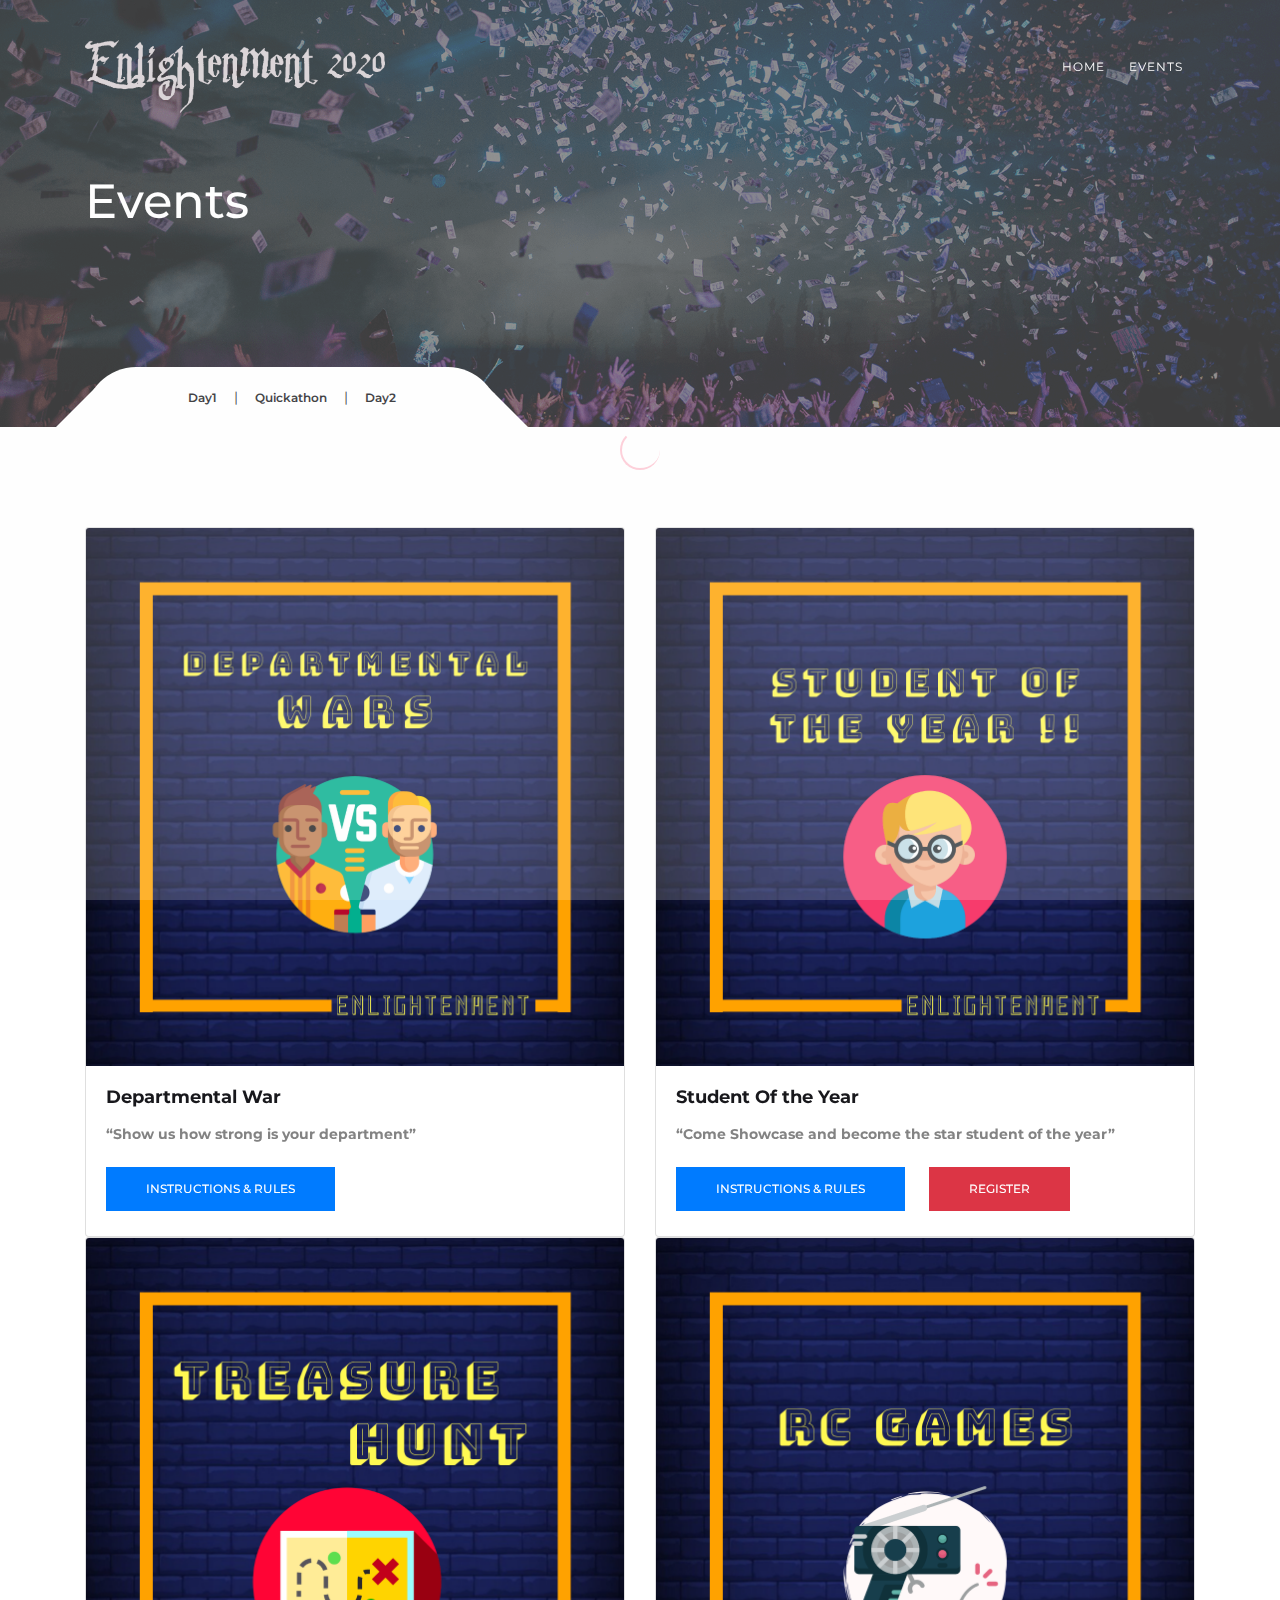
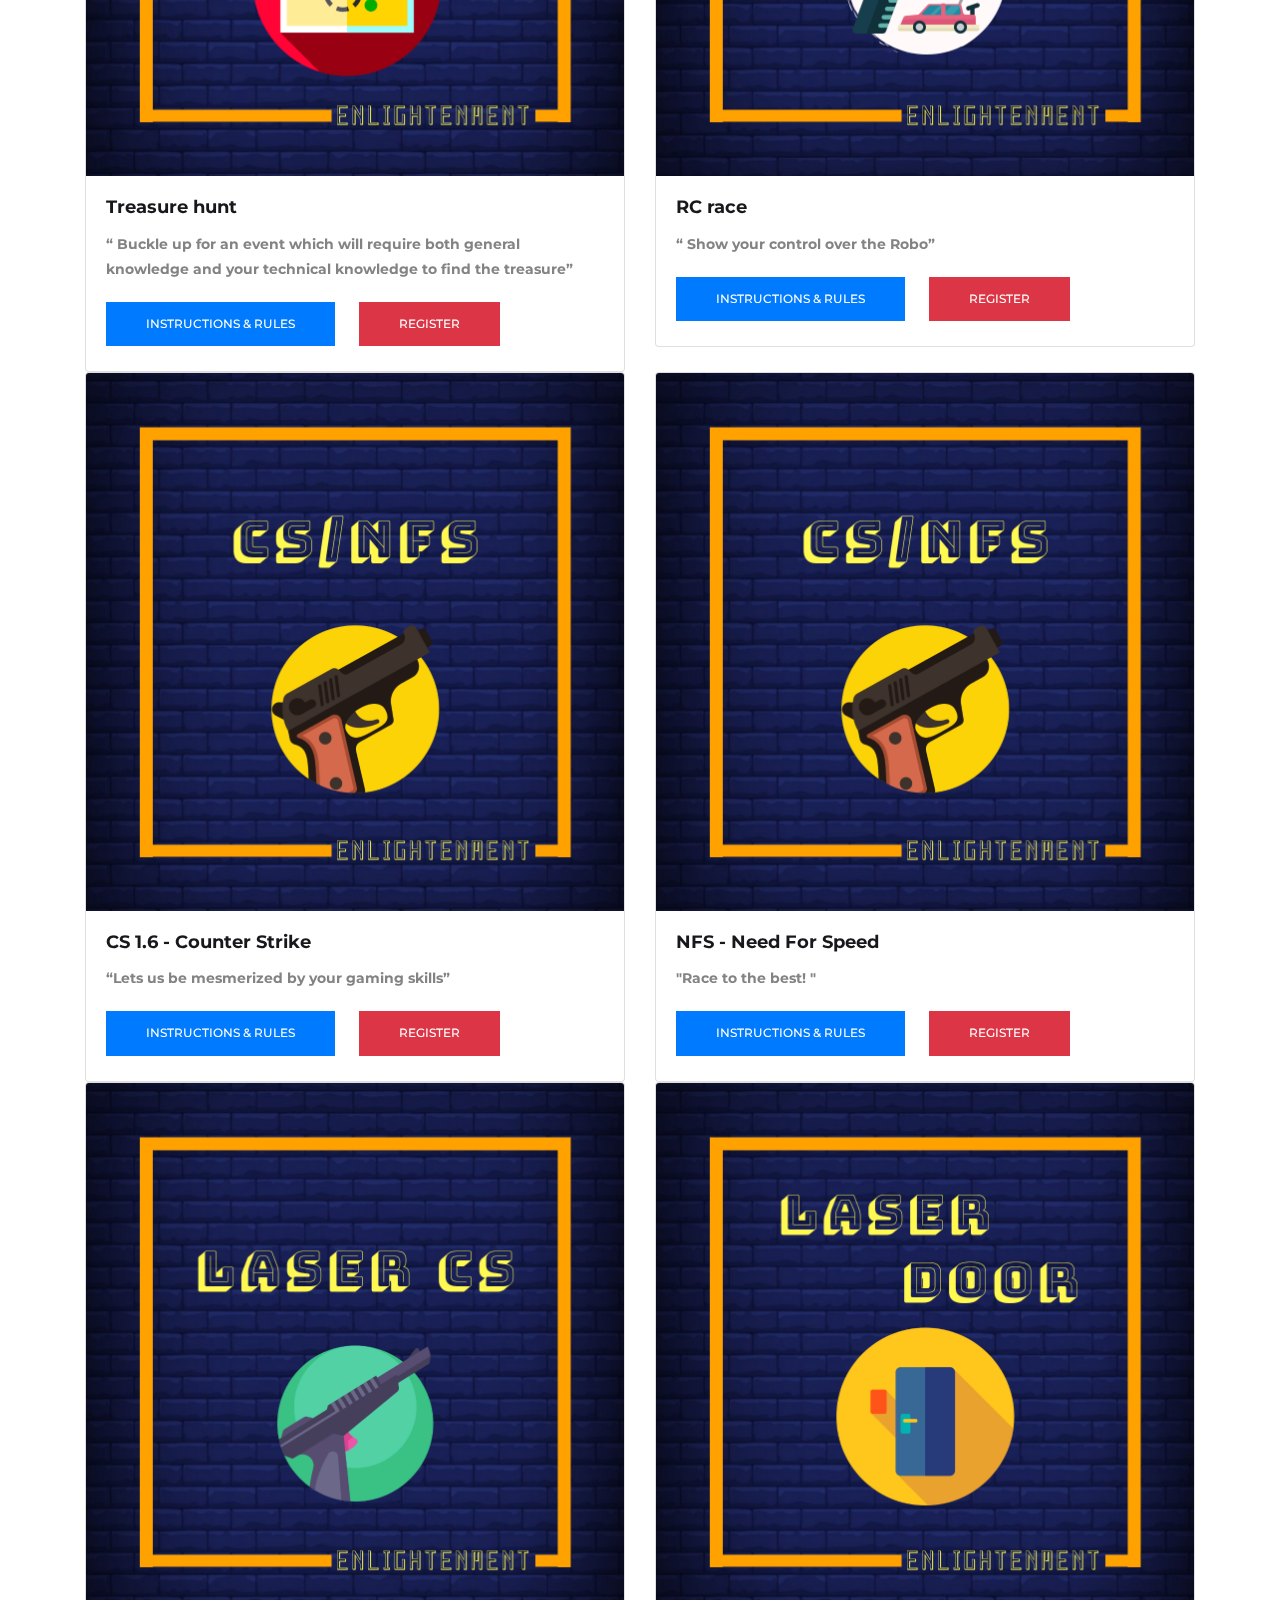
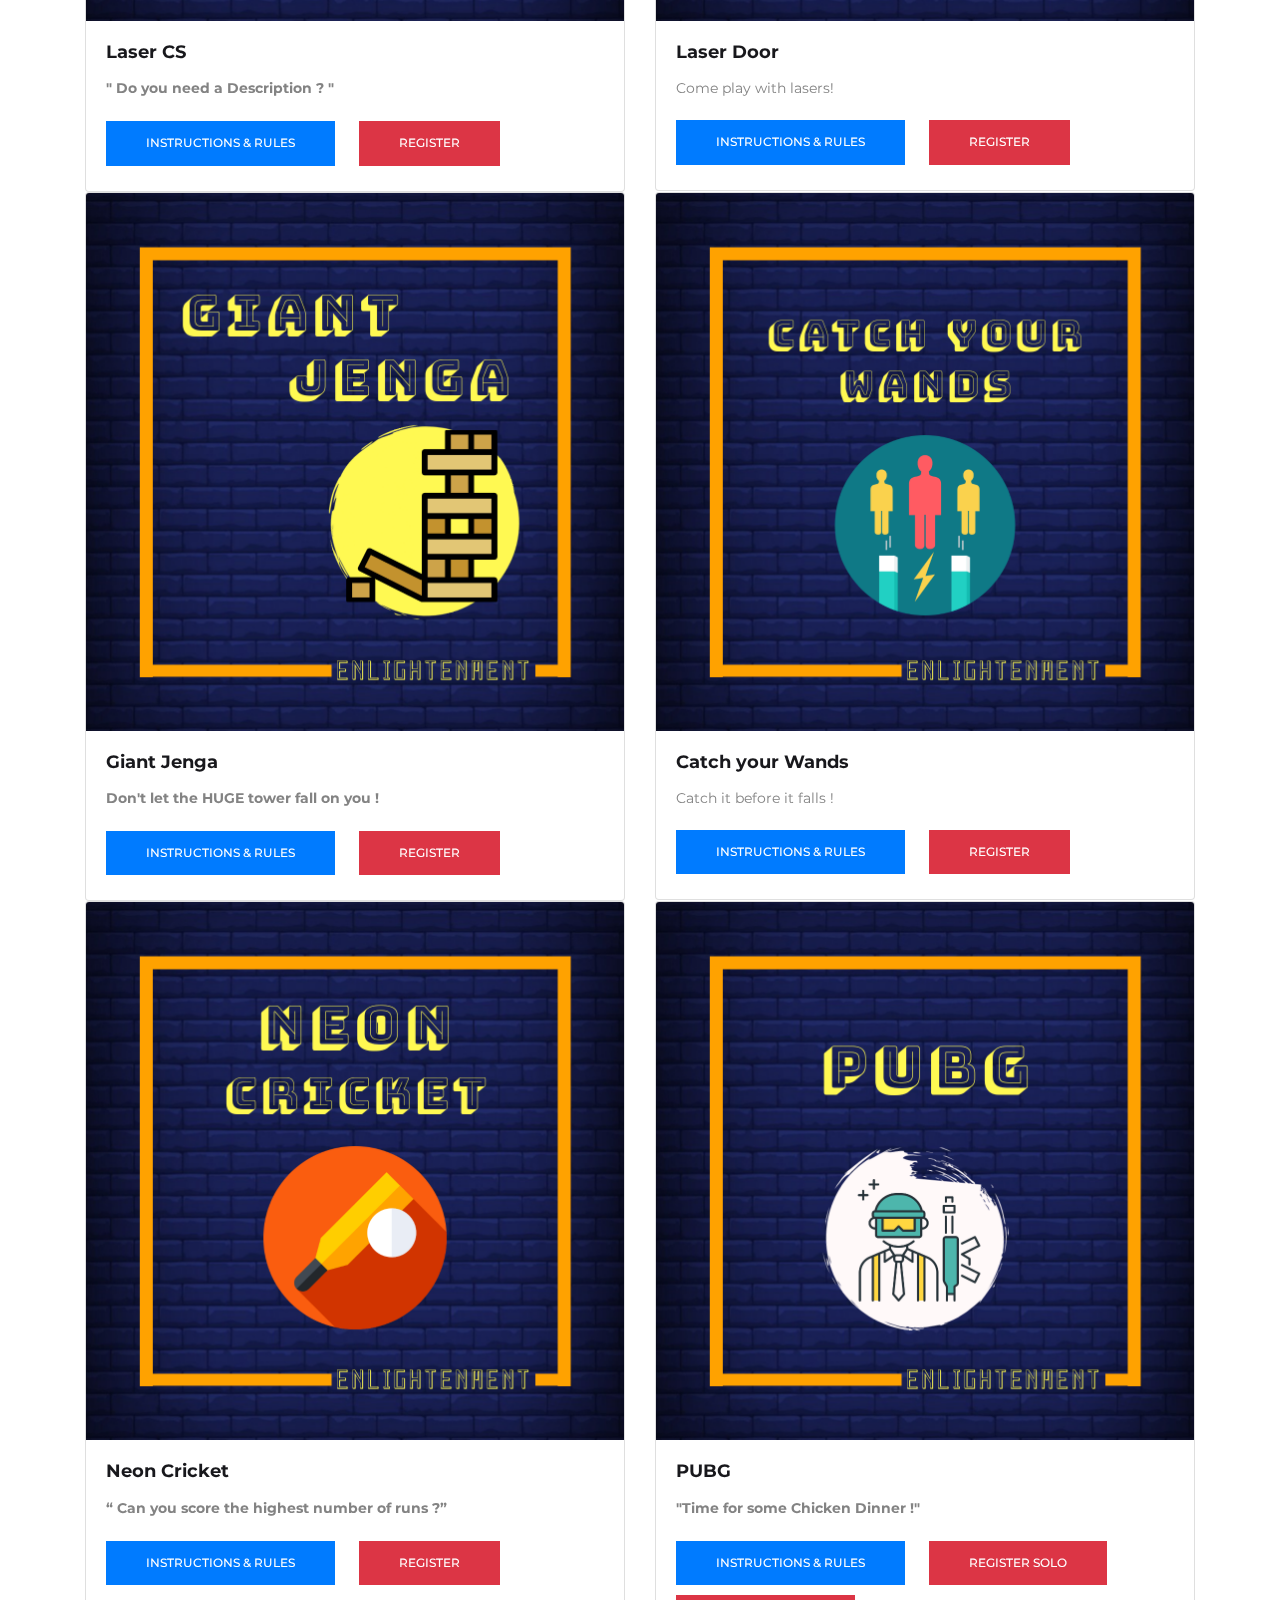
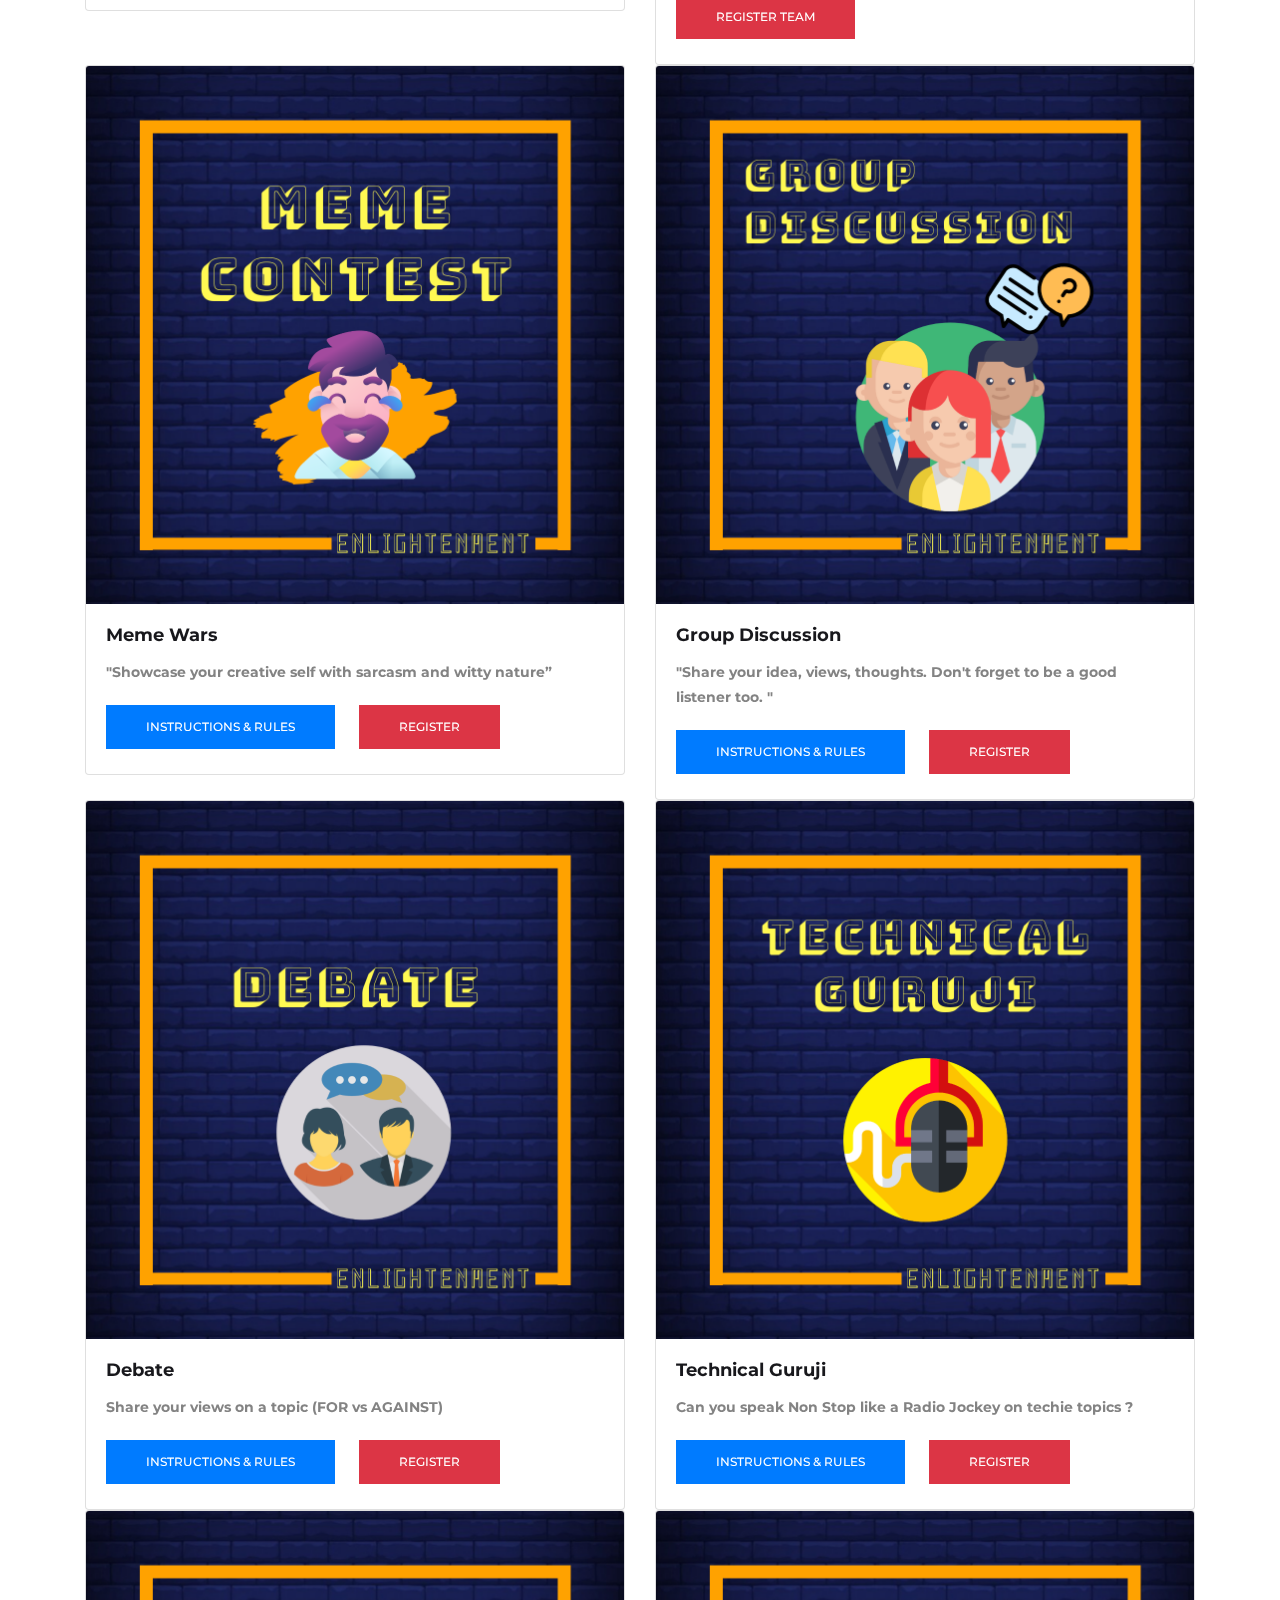
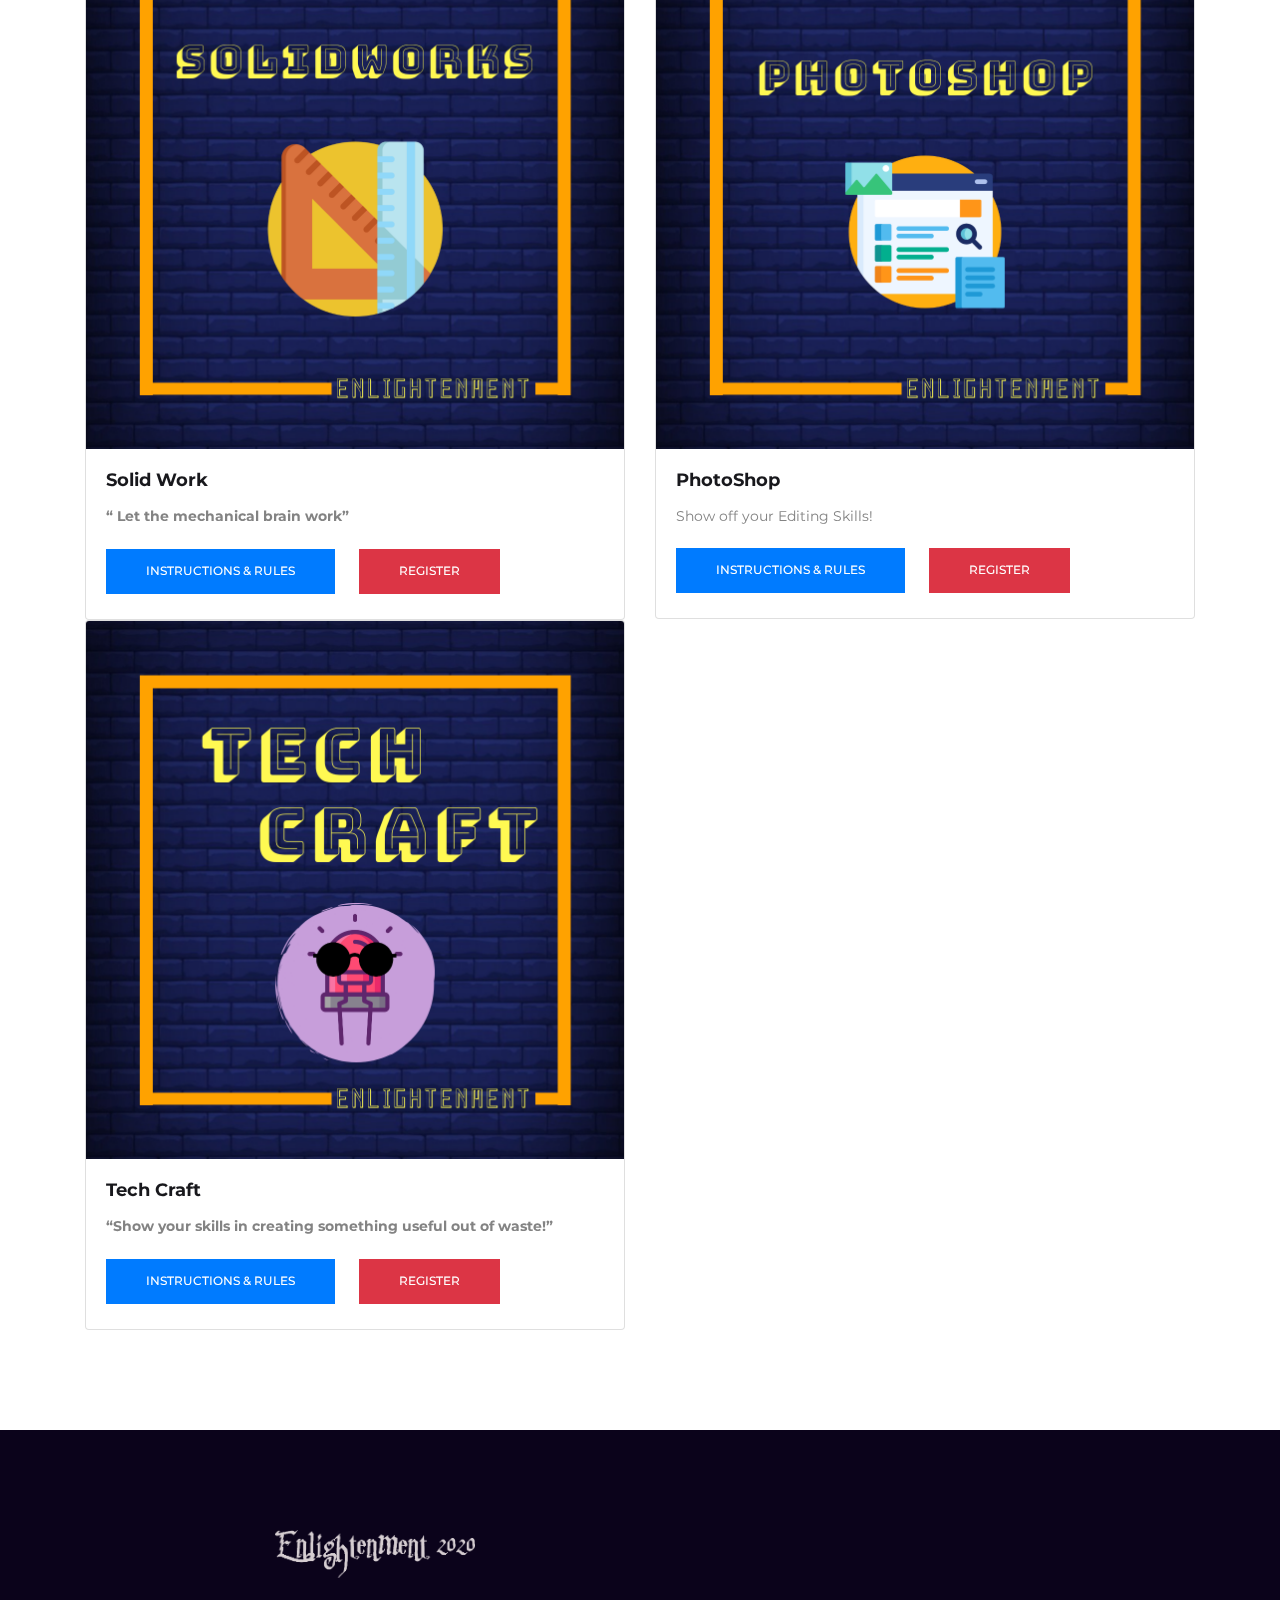
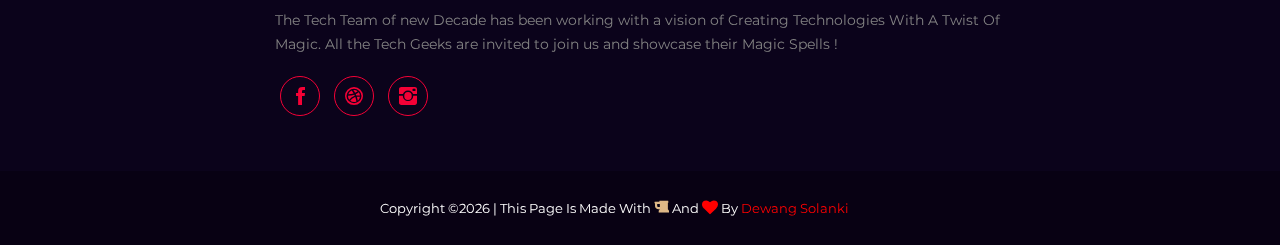
==== events2.html @ 1b6c27f6 "Init commit" ====
<!DOCTYPE html>
<html lang="en">
<head>
    <!-- ========== Meta Tags ========== -->
    <meta charset="UTF-8">
    <meta name="description" content="Evento -Event Html Template">
    <meta name="keywords" content="Evento , Event , Html, Template">
    <meta name="author" content="ColorLib">
    <meta name="viewport" content="width=device-width, initial-scale=1, maximum-scale=1">
    <!-- ========== Title ========== -->
    <title> Evento - Event Html Template</title>
    <!-- ========== Favicon Ico ========== -->
    <!--<link rel="icon" href="fav.ico">-->
    <!-- ========== STYLESHEETS ========== -->
    <!-- Bootstrap CSS -->
    <link href="assets/css/bootstrap.min.css" rel="stylesheet">
    <!-- Fonts Icon CSS -->
    <link href="assets/css/font-awesome.min.css" rel="stylesheet">
    <link href="assets/css/et-line.css" rel="stylesheet">
    <link href="assets/css/ionicons.min.css" rel="stylesheet">
    <!-- Carousel CSS -->
    <link href="assets/css/owl.carousel.min.css" rel="stylesheet">
    <link href="assets/css/owl.theme.default.min.css" rel="stylesheet">
    <!-- Animate CSS -->
    <link rel="stylesheet" href="assets/css/animate.min.css">
    <!-- Custom styles for this template -->
    <link href="assets/css/main.css" rel="stylesheet">
</head>
<body>
<div class="loader">
    <div class="loader-outter"></div>
    <div class="loader-inner"></div>
</div>

<!--header start here -->
<header class="header navbar fixed-top navbar-expand-md">
    <div class="container">
        <a class="navbar-brand logo" href="./index.html">
            <img src="assets/img/tech-logo2.png" alt="Evento"/>
        </a>
        <button class="navbar-toggler" type="button" data-toggle="collapse" data-target="#headernav" aria-expanded="false" aria-label="Toggle navigation">
            <span class="lnr lnr-text-align-right"></span>
        </button>
        <div class="collapse navbar-collapse flex-sm-row-reverse" id="headernav">
            <ul class=" nav navbar-nav menu">
                <li class="nav-item">
                    <a class="nav-link active" href="./index.html">Home</a>
                </li>
                <li class="nav-item">
                    <a class="nav-link " href="./events.html">Events</a>
                </li>
            </ul>
        </div>
    </div>
</header>
<!--header end here-->

<!--page title section-->
<section class="inner_cover parallax-window" data-parallax="scroll" data-image-src="assets/img/bg/bg-img.png">
    <div class="overlay_dark"></div>
    <div class="container">
        <div class="row justify-content-center align-items-center">
            <div class="col-12">
                <div class="inner_cover_content">
                    <h3>
                       Events
                    </h3>
                </div>
            </div>
        </div>

        <div class="breadcrumbs">
            <ul>
                <li><a href="./events.html">Day1</a>  |   </li>
                <li><a href="./quickathon.html">Quickathon</a> |   </li>
                <li><a href="./events2.html">Day2</a>   </li>
            </ul>
        </div>
    </div>
</section>
<!--page title section end-->


<!--events section -->
<section class="pt100 pb100">
    <div class="container">



<div class="row">


    
    <div class="col-md-6">
        <div class="card">
            <img src="./assets/img/photos/department.png" class="card-img-top" alt="...">
            <div class="card-body">
              <h5 class="card-title">Departmental War</h5>
              <strong class="card-text">“Show us how strong is your department”</strong>
            </div>
            

        <!-- Toggle Information     -->
            <p>
                <button class="btn btn-primary" type="button" data-toggle="collapse" data-target="#collapse" aria-expanded="false" aria-controls="collapseExample">
                    Instructions & Rules
                </button>

            


              </p>
              <div class="collapse" id="collapse">
                <div class="card card-body">
                    Date: 29 feb <br/>
                    Time:4.00 pm to 5.00 pm   <br/>
                    Venue: 113  <br/>
                    Introduction:  <br/>
                    Game is divided into 3 major rounds.  <br/>
                     
                    For 1st round:   <br/>
                    QnA round  <br/>
                    
                    Where players from each department form up a team of 5 players n enter a rapid fire round where each team is served with a question on our theme that is HOGWARTS and at the end each team will be awarded with points according to correct answere given.  <br/>
                    
                    2nd round:  <br/>
                    Technical round  <br/>
                    
                    Where teams are served with a technical topic on which they have to debate PEACEFULLY n as we have judges over this round, so the one with  maximum points n tackels over each views wins n is headed with points.   <br/>
                    
                    3rd round:  <br/>
                    Talent show  <br/>
                    In this round , 1 member from each team will showcase his talent on stage and judges will award points to each performer accordingly.   <br/>
                    Team with maximum points bags the house cup  <br/>
                    
                    Rules:  <br/>
                    •Abusing n malpractices strictly prohibited.  <br/>
                    • Event is supervised under judges so teams have to maintain the decorum of this event.  <br/>
                    •use of internet or asking for anwers is strictly prohibited n can turn up into direct elimination.  <br/>
                    •Try not to make Debates much harsh n not much personal to any candidate.  <br/>
                    • If found doing any appropriate thing can be eliminated from the event giving the opponent team a direct entry to the next round.  <br/>  <br/>
                    
                    PARTICIPATION CRITERIA:  <br/>
                    •Each branch/year to have their own team of 5  player in it.  <br/>
                    •Same branches can not be put in against with each other.  <br/>  <br/>
                    
                    
                    Entry Fees: Free!  <br/>
                    Cash Prize: |House Cup|  <br/>
                    Coordinators: Amey Deshumkh: 9022525001  <br/>
                                             Adarsh Patil: 9773074299  <br/>
                                            
                                    </div>
              </div>
        <!-- Toggle information ends       -->


          </div>
    </div>





    
   
    <div class="col-md-6">
        <div class="card">
            <img src="./assets/img/photos/soty.png" class="card-img-top" alt="...">
            <div class="card-body">
              <h5 class="card-title">Student Of the Year</h5>
              <strong class="card-text"> “Come Showcase and become the star student of the year”</strong>
            </div>
            

        <!-- Toggle Information     -->
            <p>
                <button class="btn btn-primary" type="button" data-toggle="collapse" data-target="#collapse1" aria-expanded="false" aria-controls="collapseExample">
                    Instructions & Rules
                </button>

                <a class="btn btn-danger" href="https://docs.google.com/forms/d/e/1FAIpQLSePPdZkUqd3XuT5LfuBjpuEhR9VRXTcsEuAfSc14y5a7jVIzA/viewform" role="button" aria-expanded="false" aria-controls="collapseExample">
                    Register
                </a>

              </p>
              <div class="collapse" id="collapse1">
                <div class="card card-body">
                    Date: 28 feb & 29 feb <br/>
                    Time: 1.00 pm to 3.00 pm, 3.00 pm to 4.00 pm <br/>
                    Venue: 113        <br/>
                    Rules:       <br/>
                    The event will be divided in 3 stage :  <br/>
                    1. General Aptitude test-  <br/>
                            An aptitude test will be conducted and highest scorers will move to next stage. <br/>
                    2. Fitness test-   <br/>
                             Skipping   : 200 <br/>
                                  Squats      : 50 <br/>
                        The scoring will be done according to time. The ones who finishes first will be qualified the next stage.  <br/>
                    3. Talent show- <br/>
                             In this stage you can showcase your talent. You will be judged based on your performance.  <br/>
                             And the winner will be Student of the Year.  <br/>
                    4. Solo participation.  <br/>
                    5. Use of mobile, digital watches etc are prohibited during aptitude test.  <br/>
                    6. Decision of judges will be final. <br/>
                    
                    Entry Fees: 50rs <br/>
                    Cash Prize: Boy : 500rs <br/>
                                        Girl: 500rs <br/>
                    Coordinators: Anushaka Maskar: 9967341638.
                                    </div>
              </div>
        <!-- Toggle information ends       -->


          </div>
    </div>








    <div class="col-md-6">
        <div class="card">
            <img src="./assets/img/photos/treasure-hunt.png" class="card-img-top" alt="...">
            <div class="card-body">
              <h5 class="card-title">Treasure hunt</h5>
              <strong class="card-text">“ Buckle up for an event which will require both general knowledge and your technical knowledge to find the treasure”</strong>
            </div>
            

        <!-- Toggle Information  -->
            <p>
                <button class="btn btn-primary" type="button" data-toggle="collapse" data-target="#collapse2" aria-expanded="false" aria-controls="collapseExample">
                    Instructions & Rules
                </button>

                <a class="btn btn-danger" href="https://docs.google.com/forms/d/e/1FAIpQLSe9HQ5P5cXOoC6G3Isjb_nRj590qxUuLj2ZcBcK5fglyARsbA/viewform" role="button" aria-expanded="false" aria-controls="collapseExample">
                    Register
                </a>

              </p>
              <div class="collapse" id="collapse2">
                <div class="card card-body">
                    Date: 29 feb <br/>
                    Time: 03.00 pm to 05.00 pm </br>
                    Venue: 613 </br> </br>
                    
                    Rules: </br>
                    1) Team of 4 members is required </br>
                    2)Team should be together till end of them game. No splitting up and playing is allowed. </br>
                    3) Team should solve one clue at a time. And hiding the clue of other team will be disqualified immediately. </br>
                    4)Usage of lift and phones are prohibited. </br>
                    5) From start to end collect all the clues and submit those solved clues to the coordinator in order finish the hunt for the treasure. </br> </br>
                    
                    Entry Fees: 100/- </br>
                    Cash Prize: 1st - 1000/- , 2nd - 500/- </br>
                    Coordinators: Vatsal Panchal: 9820858194 </br>
                                              Dhaval Shah: 8141844992
                                    </div>
              </div>
        <!-- Toggle information ends       -->


          </div>
    </div>



    <div class="col-md-6">
        <div class="card">
            <img src="./assets/img/photos/rc-games.png" class="card-img-top" alt="...">
            <div class="card-body">
              <h5 class="card-title">RC race</h5>
              <strong class="card-text">“ Show your control over the Robo”</strong>
            </div>
            

        <!-- Toggle Information     -->
            <p>
                <button class="btn btn-primary" type="button" data-toggle="collapse" data-target="#collapse3" aria-expanded="false" aria-controls="collapseExample">
                    Instructions & Rules
                </button>

                <a class="btn btn-danger" href="https://docs.google.com/forms/d/e/1FAIpQLSfuFBnX_OTKe72b-feNhFXBEJ9QnFdiEkAYV2_emcM_GKjodg/viewform" role="button" aria-expanded="false" aria-controls="collapseExample">
                    Register
                </a>


              </p>
              <div class="collapse" id="collapse3">
                <div class="card card-body">
                    Date: 28, 29 feb <br/>
                    Time: 12.30 pm to 03.00 pm <br/>
                    Venue: 216 <br/>
                    Introduction: <br/>
                    In  this competition, you have to finish the given race track within given time. The least time
                    you finish the track, you will be the winner. We will provide you the RC car.  <br/>
                    
                     Rules and Regulations: <br/>
                    1.No outside RCcars are allowed. <br/>
                    2.you have to finish within the given time. <br/>
                    3. No extra time will be provided. <br/>
                    4. Our coordinator will show you the working of rc car.  <br/>
                    5. You will have 2 min for test run.  <br/>
                    6.In case of tie between multiple players, time of completion will be considered
                    as judging criteria. <br/>
                    7.In case of cheating, the perpetrators will be disqualified. <br/>
                    8.In case of any technical issue, a substitute source will be provided. <br/>
                    9.All other rules will be told at that the time of event 
                    Team Specification:  Only single player. <br/> 
                    Entry Fees: 30/- <br/>
                    Cash Prize: <br/> 1st prize: 250/- <br/>
                                       2nd prize: 150/- <br/>
                    Coordinator:<br/> Imad Mujawar: 9167651704 <br/>
                                            Avinash Gupta : 9323456749 <br/>
                                    </div>
              </div>
        <!-- Toggle information ends       -->


          </div>
    </div>


    

    
    <div class="col-md-6">
        <div class="card">
            <img src="./assets/img/photos/cs.png" class="card-img-top" alt="...">
            <div class="card-body">
              <h5 class="card-title">CS 1.6 - Counter Strike</h5>
              <strong class="card-text">“Lets us be mesmerized by your gaming skills”</strong>
            </div>
            

        <!-- Toggle Information     -->
            <p>
                <button class="btn btn-primary" type="button" data-toggle="collapse" data-target="#collapse4" aria-expanded="false" aria-controls="collapseExample">
                    Instructions & Rules
                </button>

                <a class="btn btn-danger" href="https://docs.google.com/forms/d/e/1FAIpQLSeY9jlGFqSQgMSPF-neTJ7p7X-6DiQcc7JfV9GdtzcQ7nfNGg/viewform" role="button" aria-expanded="false" aria-controls="collapseExample">
                    Register
                </a>


              </p>
              <div class="collapse" id="collapse4">
                <div class="card card-body">
                    Date: 29 feb <br/>
                    Time: 12.00 pm to 04.00 pm <br/>
                    Venue: 503 & 504 <br/>
                    
                    Rules: <br/>
                    Description- <br/>
                    The game pits two teams of 5 players each against each other. <br/>
                    The Terrorists and the Counter Terrorists.  <br/>
                    The Terrorists, must either plant the bomb and defend it for 45 seconds, or kill the whole counter Terrorist team while the Counter-Terrorists must either prevent the bomb from being
                    planted, defuse the bomb, or eliminate the Terrorist team before planting the bomb.  <br/>
                    The round-time is 1 minute 55 seconds.  <br/>
                    The player cannot switch sides in game until the half time.  <br/>
                    After the first 15 rounds, the game reaches halftime and the two teams will switch sides.  <br/>
                    The first team to score 16 points wins the game. If both teams score a total of 15 points by the end of the 30th round, the match will end in a tie. <br/>
                    Rules- <br/>
                    1) Players can bring there respective kits(keyboard, mouse, headphones). <br/>
                    
                    2) Keyboard and Mouse will be provided by college anything other than this if required by players should be brought by them. <br/>
                    
                    3) Any kind of scripting, hacking, modifying game files will not be tolerated and result in DQ. <br/>
                    
                    4)2 timeouts of 30 seconds each will be available to each team throughout the entire match. <br/>
                    
                    
                    Entry Fees: 50/- <br/>
                    Cash Prize: <br/> 1st prize: 300/- <br/>
                                        2nd prize : 200/- <br/>
                    
                    Coordinator: <br/> Omkar Chavan: 9987490260 <br/>
                                            Sanket Jadhav: 9619588429 <br/>
                                            Ankit Kotharkar: 8097607574 <br/>
                                            Purnesh kotain: 9892706784 <br/>
                    
                                    </div>
              </div>
        <!-- Toggle information ends       -->


          </div>
    </div>





     
    <div class="col-md-6">
        <div class="card">
            <img src="./assets/img/photos/cs.png" class="card-img-top" alt="...">
            <div class="card-body">
              <h5 class="card-title">NFS - Need For Speed</h5>
              <strong class="card-text">"Race to the best! "</strong>
            </div>
            

        <!-- Toggle Information     -->
            <p>
                <button class="btn btn-primary" type="button" data-toggle="collapse" data-target="#collapse5" aria-expanded="false" aria-controls="collapseExample">
                    Instructions & Rules
                </button>

                <a class="btn btn-danger" href="https://docs.google.com/forms/d/e/1FAIpQLScdp-vPL14GwUSJjg00d9nmZDOwDsbejx0nUgBWPjVsAy-jug/viewform" role="button" aria-expanded="false" aria-controls="collapseExample">
                    Register
                </a>


              </p>
              <div class="collapse" id="collapse5">
                <div class="card card-body">
                    Date: 29 feb <br/>
                    Time: 12.00 pm to 04.00 pm <br/>
                    Venue: 503 & 504 <br/>
                    
                     Rules: <br/>
                    
                    
                    Description- <br/>
                    It is a gaming event where each participant will have to play a racing match against many others.   <br/>
                    Prelims are the 1st round of knockout where one out of every group of four will be selected. The players will be selected according to their position and lap time. Try to become the most notorious street racer alive. Outrun both racers and cops to increase your reputation and move up the street racing blacklist and be the ultimate driver at the Enlightnment     <br/>                                                                                                                                                             
                    Event Rounds- <br/>
                    The tournament will have 4 phases. <br/>
                       1. Prelims
                        2.Quarters
                        3.Semis
                        4.Finals        <br/>         
                                                                                                                                                                                                       Rules:
                    1)In Prelims: <br/>
                            Nitro: OFF
                            Performance: ON
                            Collision detection: ON <br/>
                     2) In Quarters, Semi & Final: <br/>
                             Nitro: ON
                            Performance: ON
                            Collision detection: ON <br/>
                       3)Finals will have 3 events: <br/>
                             Sprint
                            Circuit
                            Drag   <br/>
                        4)Use of cheat codes would lead to disqualification <br/>
                     
                    
                    Entry Fees: 50 rs <br/>
                    Cash Prize:<br/> 1st prize: 300 rs <br/>
                                        2nd prize : 200 rs <br/>
                    Coordinators: <br/> Omkar Chavan: 9987490260 <br/>
                                               Sanket Jadhav: 9619588429 <br/>
                                               Ankit Kotharkar: 8097607574 <br/>
                                              Purnesh kotain: 9892706784 
                    
                                    </div>
              </div>
        <!-- Toggle information ends       -->


          </div>
    </div>




    
    <div class="col-md-6">
        <div class="card">
            <img src="./assets/img/photos/laser-cs.png" class="card-img-top" alt="...">
            <div class="card-body">
              <h5 class="card-title">Laser CS</h5>
              <strong class="card-text">" Do you need a Description ? "</strong>
            </div>
            

        <!-- Toggle Information -->
            <p>
                <button class="btn btn-primary" type="button" data-toggle="collapse" data-target="#collap" aria-expanded="false" aria-controls="collapseExample">
                    Instructions & Rules
                </button>

                <a class="btn btn-danger" href="https://docs.google.com/forms/d/e/1FAIpQLSfaFo9lVJAXeInf_8MJrmMfaQSm20fW08GercDbuhyDAVmARw/viewform" role="button" aria-expanded="false" aria-controls="collapseExample">
                    Register
                </a>


              </p>
              <div class="collapse" id="collap">
                <div class="card card-body">
                    Date: 28, 29 feb <br/>
                    Time: 02.00 pm to 05.00 pm <br/>
                    Venue: Ground Floor / Seminar Hall <br/>
                    Rules: <br/>
                    1. Any damage to the equipment will cost a penalty.  <br/>
                    2. At the end of the respective game handover all the gears to the respective coordinator. <br/>
                    3. No verbal abuse or physical violence will be tolerated.  <br/>
                    4. If any nuisance is created then the particular team will be disqualified from the game and banned from the event. <br/>
                    5. Further rules will be announced at the venue. <br/> <br/>
                    
                    Entry Fees: 100 rs <br/>
                    Cash Prize: <br/> 1st prize: 1,000rs <br/>
                                        2nd prize: 500rs. <br/>
                    Coordinator: <br/> Omkar Chorge: 9029537518 <br/>
                                            Urvi Pawar: 9702870089 <br/>
                                    </div>
              </div>
        <!-- Toggle information ends       -->


          </div>
    </div>



    
    <div class="col-md-6">
        <div class="card">
            <img src="./assets/img/photos/laser-door.png" class="card-img-top" alt="...">
            <div class="card-body">
              <h5 class="card-title">Laser Door</h5>
              <p class="card-text">Come play with lasers!</p>
            </div>
            

        <!-- Toggle Information     -->
            <p>
                <button class="btn btn-primary" type="button" data-toggle="collapse" data-target="#collapse7" aria-expanded="false" aria-controls="collapseExample">
                    Instructions & Rules
                </button>

                <a class="btn btn-danger" href="https://docs.google.com/forms/d/e/1FAIpQLSfaFo9lVJAXeInf_8MJrmMfaQSm20fW08GercDbuhyDAVmARw/viewform" role="button" aria-expanded="false" aria-controls="collapseExample">
                    Register
                </a>


              </p>
              <div class="collapse" id="collapse7">
                <div class="card card-body">
                    Venue: 519 <br/>
                    Time: 02:30pm - 05:00pm <br/>
                    Rule: <br/>
                    JUST CROSS THE RAYS WITHOUT TOUCHING !                 
                </div>
              </div>
        <!-- Toggle information ends       -->


          </div>
    </div>





  
    <div class="col-md-6">
        <div class="card">
            <img src="./assets/img/photos/jenga.png" class="card-img-top" alt="...">
            <div class="card-body">
              <h5 class="card-title">Giant Jenga</h5>
              <strong class="card-text">Don't let the HUGE tower fall on you !</strong>
            </div>
            

        <!-- Toggle Information     -->
            <p>
                <button class="btn btn-primary" type="button" data-toggle="collapse" data-target="#collapse8" aria-expanded="false" aria-controls="collapseExample">
                    Instructions & Rules
                </button>

                <a class="btn btn-danger" href="https://docs.google.com/forms/d/e/1FAIpQLScEKX0yBMxUaZLRtfBac148gMBdNie_kmsKcKuiB2v9zpbsEA/viewform" role="button" aria-expanded="false" aria-controls="collapseExample">
                    Register
                </a>


              </p>
              <div class="collapse" id="collapse8">
                <div class="card card-body">
                    Date: 28, 29 feb <br/>
                    Time: 12.30 pm to 04.00 pm <br/>
                    Venue: Room no 603 <br/>
                    Rules: <br/>
                    This game involves 54 wooden blocks. Each block is three times longer than its width. The game begins when someone builds the tower. The tower should be built by stacking “all of the blocks in levels of three placed next to each other along their long sides and at a right angle to the previous level,” according to the Jenga site. <br/>
                    The person who built the tower goes first. The steps are then as follows:  <br/>
                    •	Using only  hand at all times, take one block each turn from any tower level other than the one below an incomplete top level <br/>
                    •	Place the block at the topmost level of the tower   <br/>
                    •	The next player’s turn begins after 10 seconds or whenever they touch the tower, whichever comes first  <br/>
                    •	If a block is removed and not used, it must be replaced from where it was taken, unless doing so makes the tower fall  <br/>
                    The game ends when a player’s move causes the tower to fall or a block to fall out of the tower (other than the one the player is moving).  <br/>
                    Entry Fees: 50 rs <br/>
                    Cash Prize: <br/> 1st prize: 300rs <br/>
                                       2nd prize: 150rs <br/>
                    Coordinators: <br/> Amey Deshumkh: 9022525001 <br/>
                                             Adarsh Patil: 9773074299
                                    </div>
              </div>
        <!-- Toggle information ends       -->


          </div>
    </div>




    <div class="col-md-6">
        <div class="card">
            <img src="./assets/img/photos/solenoid.png" class="card-img-top" alt="...">
            <div class="card-body">
              <h5 class="card-title">Catch your Wands</h5>
              <p class="card-text">Catch it before it falls !</p>
            </div>
            

        <!-- Toggle Information     -->
            <p>
                <button class="btn btn-primary" type="button" data-toggle="collapse" data-target="#collapse9" aria-expanded="false" aria-controls="collapseExample">
                    Instructions & Rules
                </button>

                <a class="btn btn-danger" href="https://docs.google.com/forms/d/e/1FAIpQLSfbfWVXjD7Z_z06mRu7IfRx4hgDakAW0lSwpJKGsUCt2oPjuA/viewform" role="button" aria-expanded="false" aria-controls="collapseExample">
                    Register
                </a>


              </p>
              <div class="collapse" id="collapse9">
                <div class="card card-body">
                    Date:28-29 feb <br/>
                    Time:12.30pm  to 03:00 pm <br/>
                    Venue: Sports Room 6th floor <br/>
                    Introduction: <br/>
                    It's a single person game where participant will stand on the marked position. Where on frame wands will stocked will On count of 3 circuit will be triggered and will start falling one by one!! <br/>
                    Here participant need to catch wands (metal rods) one by one and can drop the previous one catched. <br/>
                     
                    
                    Rules and  Requirement <br/>
                    1) Player should not move out of the marked circle. <br/>
                    2) No extra chances will be given. <br/><br/>
                     
                    Entry Fees: 30 <br/>
                    Cash Prize: 1st prize: 250 <br/>
                                        2nd prize: 150 <br/>
                    Coordinators:  <br/>
                    Nihal naik-9372156472 <br/>
                    Rohit more- 
                    9326493365                </div>
              </div>
        <!-- Toggle information ends       -->


          </div>
    </div>



   
    <div class="col-md-6">
        <div class="card">
            <img src="./assets/img/photos/neon.png" class="card-img-top" alt="...">
            <div class="card-body">
              <h5 class="card-title">Neon Cricket</h5>
              <strong class="card-text">“ Can you score the highest number of runs ?”</strong>
            </div>
            

        <!-- Toggle Information     -->
            <p>
                <button class="btn btn-primary" type="button" data-toggle="collapse" data-target="#collapse10" aria-expanded="false" aria-controls="collapseExample">
                    Instructions & Rules
                </button>

                <a class="btn btn-danger" href="https://docs.google.com/forms/d/e/1FAIpQLSc3LbBoMkqyWZxQAK_sBoEz2s9yU7bZ-JpQ11d3jD-8jzG0VA/viewform" role="button" aria-expanded="false" aria-controls="collapseExample">
                    Register
                </a>


              </p>
              <div class="collapse" id="collapse10">
                <div class="card card-body">
                    Date: 28, 29 feb <br/>
                    Time: 01.30 pm to 05.00 pm <br/>
                    Venue: 419 <br/>
                     
                    Rules: <br/>
                    1) 5 Players in one team & each match will be of 3 overs. <br/>
                    2) 3 Different bowlers will have 1-1 over each.  <br/>
                    3) Batting rules: Batsmen to bat with at least one leg inside the no score line, only then runs will be valid. Batsmen will be called out if he hits the ball over the provided height at the boundaries. <br/>
                    4) Mode of dismissals: Ball going over the provided height at the boundaries, will be out if it doesn't bounce inside the box. Caught out. Stumped out. Run out. No Argument Will Be Entertained With the Umpire. Umpire's Decision Will Be the Final. No Profanity(bad words) on the field will be tolerated. <br/>
                    NOTE:- Umpire, in any of the above Situation May Call off the Play, Considering Win to the Opponent Team. And Spot entry will not be allowed. <br/>
                    
                    Entry Fees: 100 <br/>
                    Cash Prize: <br/> 1st Prize- 1000/- <br/>
                                         2nd Prize-500/-
                    
                                    </div>
              </div>
        <!-- Toggle information ends       -->


          </div>
    </div>




    <div class="col-md-6">
        <div class="card">
            <img src="./assets/img/photos/pubg.png" class="card-img-top" alt="...">
            <div class="card-body">
              <h5 class="card-title">PUBG</h5>
              <strong class="card-text"> "Time for some Chicken Dinner !" </strong>
            </div>
            

        <!-- Toggle Information     -->
            <p>
                <button class="btn btn-primary" type="button" data-toggle="collapse" data-target="#collapse11" aria-expanded="false" aria-controls="collapseExample">
                    Instructions & Rules
                </button>


                <a class="btn btn-danger" href="https://docs.google.com/forms/d/e/1FAIpQLSekgCti9At0T3c4ovyRW_gf5RQyHu4yVwlF8K-qWvMHxmkTDA/viewform" role="button" aria-expanded="false" aria-controls="collapseExample">
                    Register SOLO
                </a>

                <a class="btn btn-danger" href="https://docs.google.com/forms/d/e/1FAIpQLScp_LtzOXhqF1Uak9G6Ora0A92cMPoBtJEHETfQPNd2DWMKiQ/viewform" role="button" aria-expanded="false" aria-controls="collapseExample">
                    Register TEAM
                </a>    

              </p>
              <div class="collapse" id="collapse11">
                <div class="card card-body">
                    Date: 29 feb <br/>
                    Time: 12.00 pm to 04.00 pm  <br/>
                    Venue: 3rd floor library. <br/>
                    
                    Rules: <br/>
                    1. Players cannot engage with other players in a verbal manner(Curse words, racism). <br/>
                    2.All player are responsible for the problem on their mobile phones. <br/>
                    3. The lobby will not be restarted because of a problem on their mobile phones. <br/>
                    4. If more than 15 players disconnect, the lobby will be restarted. <br/>
                    5.After the players start jumping off the plane, no matter how many players disconnect, the match will go on. <br/>
                    6.Upon usage of third party programs the team will be disqualified. <br/>
                    7. Matches will be played on Erangel and Miramar, on sunny weather. <br/>
                    8. All team captains must take the end of the game screenshots. <br/>
                    
                    Entry Fees: solo: 30/- <br/>
                                     Squad:100 <br/>
                    Cash Prize: solo: 1st: 350, 2nd :200 <br/>
                                         Squad: 1st: 1000, 2nd:500 <br/>
                                    </div>
              </div>
        <!-- Toggle information ends       -->


          </div>
    </div>





    <div class="col-md-6">
        <div class="card">
            <img src="./assets/img/photos/meme.png" class="card-img-top" alt="...">
            <div class="card-body">
              <h5 class="card-title">Meme Wars</h5>
              <strong class="card-text">"Showcase your creative self with sarcasm and witty nature”</strong>
            </div>
            

        <!-- Toggle Information     -->
            <p>
                <button class="btn btn-primary" type="button" data-toggle="collapse" data-target="#collapse12" aria-expanded="false" aria-controls="collapseExample">
                    Instructions & Rules
                </button>

                <a class="btn btn-danger" href="https://docs.google.com/forms/d/e/1FAIpQLSdvEgC8Qb97wwGlHY2Id3YT11MSoC_UDAc7WPnrKYueha1ahA/viewform" role="button" aria-expanded="false" aria-controls="collapseExample">
                    Register
                </a>


              </p>
              <div class="collapse" id="collapse12">
                <div class="card card-body">
                    Date: 29 feb <br/>
                    Time: 01.00 pm to 02.30 pm <br/>
                    Venue: 413 <br/>
                    Rules: <br/>
                    1) All kind of memes are allowed (both Dank and Dark) <br/>
                    2) Co-ordinators will provide with you meme content in each round. <br/>
                    3) You can choose your own template accordingly ( in few rounds )  <br/>
                    4) Winner will get a chance to join the admin panel of our meme page and cash prize. <br/>
                    
                    Entry fees: 30/- <br/>
                    Cash Prize: <br/> 1st- 200/- , 2nd- 100 <br/>
                    Coordinators: <br/> Vishal Srivastav: 9819983565  <br/>
                                              Nirmal Surana: 9004344979
                                    </div>
              </div>
        <!-- Toggle information ends       -->


          </div>
    </div>





    <div class="col-md-6">
        <div class="card">
            <img src="./assets/img/photos/group-discussing.png" class="card-img-top" alt="...">
            <div class="card-body">
              <h5 class="card-title">Group Discussion</h5>
              <strong class="card-text">"Share your idea, views, thoughts. Don't forget to be a good listener too. "</strong>
            </div>
            

        <!-- Toggle Information     -->
            <p>
                <button class="btn btn-primary" type="button" data-toggle="collapse" data-target="#collapse13" aria-expanded="false" aria-controls="collapseExample">
                    Instructions & Rules
                </button>

                <a class="btn btn-danger" href="https://docs.google.com/forms/d/e/1FAIpQLSeC5f5M4ha5mR0bhrb6C9XW4o6SnxTqtBGp4di-gyulIUHhFg/viewform" role="button" aria-expanded="false" aria-controls="collapseExample">
                    Register
                </a>


              </p>
              <div class="collapse" id="collapse13">
                <div class="card card-body">
                    (Solo Entry) <br/>

                    Venue : Stage <br/>
                    Time : 01:00pm - 03:00pm <br/> <br/>

                    Group discussion will take place between 7 people. <br/>
                    Topic will be given on the spot and everyone will get 10 minutes for preparation. </br>
                    The group discussion will be for a maximum of 25 mins. </br>
                    One person will have to take initiative for introduction and one for summarization. </br>
                    Make no use of offensive language. </br>
                    Speak relevant to the topic. </br>
                    
                    Initiator: One who initiates the discussion. It is crucial to give right direction to GD. </br>
                    Summarizer: This person summarizes the valid points discussed by the group in the end of the discussion.  </br>             </div>
              </div>
        <!-- Toggle information ends       -->


          </div>
    </div>





    <div class="col-md-6">
        <div class="card">
            <img src="./assets/img/photos/debate.png" class="card-img-top" alt="...">
            <div class="card-body">
              <h5 class="card-title">Debate</h5>
              <strong class="card-text">Share your views on a topic (FOR vs AGAINST)</strong>
            </div>
            

        <!-- Toggle Information     -->
            <p>
                <button class="btn btn-primary" type="button" data-toggle="collapse" data-target="#collapse14" aria-expanded="false" aria-controls="collapseExample">
                    Instructions & Rules
                </button>

                <a class="btn btn-danger" href="https://docs.google.com/forms/d/e/1FAIpQLSeUJ-GzKbSexaofSRtzhBBM4qE1d8SNB_rw9ICKrrqmY5ExEg/viewform" role="button" aria-expanded="false" aria-controls="collapseExample">
                    Register
                </a>


              </p>
              <div class="collapse" id="collapse14">
                <div class="card card-body">
                    Rules : <br/>
                    Time : 01:00pm - 03:00pm <br/>
                    Venue : Stage <br/> 
                    1.) There will be two teams of 4  <br/>
                    2.) Topic Will be given on the spot & each team will get 10 min. for preparation <br/>
                    3.) The debate will be for maximum 20 min. <br/>
                    4.) Every person in the group should speak for atleast 3 min. <br/>
                    5.) No use of offensive language or interrupting others while speaking.                </div>
              </div>
        <!-- Toggle information ends       -->


          </div>
    </div>





    <div class="col-md-6">
        <div class="card">
            <img src="./assets/img/photos/tech-guru.png" class="card-img-top" alt="...">
            <div class="card-body">
              <h5 class="card-title">Technical Guruji</h5>
              <strong class="card-text">Can you speak Non Stop like a Radio Jockey on techie topics ?</strong>
            </div>
            

        <!-- Toggle Information     -->
            <p>
                <button class="btn btn-primary" type="button" data-toggle="collapse" data-target="#collapse15" aria-expanded="false" aria-controls="collapseExample">
                    Instructions & Rules
                </button>

                <a class="btn btn-danger" href="https://docs.google.com/forms/d/e/1FAIpQLSdKlWnQctreYkckSH6CDTenSZwuRJtvNmAMfxfB6t_03BM_rA/viewform" role="button" aria-expanded="false" aria-controls="collapseExample">
                    Register
                </a>


              </p>
              <div class="collapse" id="collapse15">
                <div class="card card-body">
                    Rules: <br/>
                    Venue : Stage <br/>
                    Time : 11:00am - 12:00am <br/>
                    Prize : 1st - 350/- , 2nd - 200/- <br/>  
                    1. Topics will be given on the spot and no time for preparation. <br/>
                    2. Participants will be given a technical topic and they will have to present their views on it. <br/>
                    3. The talk should be informal but relevant. <br/>
                    4. The topic will be changed in between and the participant has to catch up with a new topic. <br/>
                    5. In total every participant will have to speak for maximum 5 minutes.                </div>
              </div>
        <!-- Toggle information ends       -->


          </div>
    </div>





    <div class="col-md-6">
        <div class="card">
            <img src="./assets/img/photos/solid.png" class="card-img-top" alt="...">
            <div class="card-body">
              <h5 class="card-title">Solid Work</h5>
              <strong class="card-text">“ Let the mechanical brain work”</strong>
            </div>
            

        <!-- Toggle Information     -->
            <p>
                <button class="btn btn-primary" type="button" data-toggle="collapse" data-target="#collapse16" aria-expanded="false" aria-controls="collapseExample">
                    Instructions & Rules
                </button>

                <a class="btn btn-danger" href="https://docs.google.com/forms/d/e/1FAIpQLSc7T4fHL2S2iYgSS08pqlMHYXoOCQP4lNtCioCktATZctas4Q/viewform" role="button" aria-expanded="false" aria-controls="collapseExample">
                    Register
                </a>


              </p>
              <div class="collapse" id="collapse16">
                <div class="card card-body">
                    Date: 29 feb <br/>
                    Time:11.30 am to 2.00 pm <br/>
                    Venue: 615 <br/> <br/>
                    Instructions: <br/>
                    1 Any type of sharing devices are not allowed <br/>
                    2 No discussion are allowed in the lab <br/>
                    3 The one who has completed first have to raise his/her hand and should call the coordinator for checking <br/> <br/>
                    
                    There are 3 rounds in this event: <br/>
                    Round1: <br/>
                    Participants have to make orthographic to Isometric drawing. <br/>
                    10 number of participants will be in a batch and from each batch 2 participants will be selected <br/><br/>
                    
                    Round2: <br/>
                    Participants have to make design of tricky object <br/>
                    In this round only 5 participants will be selected out of the selected participants from round 1 <br/><br/>
                    
                    Round 3: <br/>
                    Participants have to make orthographic - isometric - assembly - drafting <br/>
                    From this round the first 2 who will complete the task properly will be the winners <br/><br/>
                    
                    Entry Fees: 30/- <br/>
                    Cash Prize: 1st: 200rs ,
                                        2nd: 100rs
                                    </div>
              </div>
        <!-- Toggle information ends       -->


          </div>
    </div>





    <div class="col-md-6">
        <div class="card">
            <img src="./assets/img/photos/photoshop.png" class="card-img-top" alt="...">
            <div class="card-body">
              <h5 class="card-title">PhotoShop</h5>
              <p class="card-text">Show off your Editing Skills!</p>
            </div>
            

        <!-- Toggle Information     -->
            <p>
                <button class="btn btn-primary" type="button" data-toggle="collapse" data-target="#collapse17" aria-expanded="false" aria-controls="collapseExample">
                    Instructions & Rules
                </button>

                <a class="btn btn-danger" href="https://docs.google.com/forms/d/e/1FAIpQLScTCa_rlK-P0mV1JJC0wvmUQyUT34SeIKC0Ymeoh3f62Dwxtg/viewform" role="button" aria-expanded="false" aria-controls="collapseExample">
                    Register
                </a>


              </p>
              <div class="collapse" id="collapse17">
                <div class="card card-body">
                    Room no 412 . <br/>
                    Time : 10:00 am - 11:00am <br/>
                    This competition is based on your imagination.we will give you  one picture,you give your best and make it wonderful creation.  <br/>
                    Rules of photo editing:-  <br/>
                    1.	Participants can use only  snapseed & Lightroom application only  <br/>
                    2.	Picture will be provided by us.  <br/>
                    3.	Can not access the internet during  competition.  <br/>
                    4.	You have only half hour to edit your picture. <br/>
                    5. Edited picture size should be more than 2 MB.  
                                    </div>
              </div>
        <!-- Toggle information ends       -->


          </div>
    </div>



    
    <div class="col-md-6">
        <div class="card">
            <img src="./assets/img/photos/techcraft.png" class="card-img-top" alt="...">
            <div class="card-body">
              <h5 class="card-title">Tech Craft</h5>
              <strong class="card-text">“Show your skills in creating something useful out of waste!”</strong>
            </div>
            

        <!-- Toggle Information     -->
            <p>
                <button class="btn btn-primary" type="button" data-toggle="collapse" data-target="#collapse18" aria-expanded="false" aria-controls="collapseExample">
                    Instructions & Rules
                </button>

                <a class="btn btn-danger" href="https://docs.google.com/forms/d/e/1FAIpQLSdFhLHL5ww-P_bjUFNKF4_Whjd7yqqkYM9VRaWB6lEAnnXS0w/viewform" role="button" aria-expanded="false" aria-controls="collapseExample">
                    Register
                </a>


              </p>
              <div class="collapse" id="collapse18">
                <div class="card card-body">
                    Date: 29 feb <br/>
                    Time: 03.00 om to 4.00 pm  <br/>
                    Venue: 113 <br/> <br/>
                    
                    Rules: <br/>
                    1) Create an innovative and a beautiful model by using the material given. <br/>
                    2) It should be a working model <br/>
                    3) Material will be provided by college, apart from that participants can get the material by
                       their own but the material should be not in working condition and should be from/ around
                        the campus. <br/>
                    4) A time limit will be given, the model should be completed within the given frame of time. <br/>
                    5) The material provided to you should not be damaged if you are not using it. <br/>
                    6) Prizes will be rewarded based on the creativity and how innovative is your ides. <br/>
                    
                    Entry Fees: 50/- <br/>
                    Cash Prize: 1st prize:500 ,
                                         2nd prize: 300 <br/>
                    Coordinators: <br/>Vikas Bogare: 7039530252 <br/>
                                              Bhushan Shelar: 8355807197
                                    </div>
              </div>
        <!-- Toggle information ends       -->


          </div>
    </div>


</div>

</div>


</section>
<!--event section end -->




<!--footer start -->
<footer>
    <div class="container">
        <div class="row justify-content-center">

            <div class=" col-8">
                <div class="footer_box">
                    <div class="footer_header">
                        <div class="footer_logo">
                            <img src="assets/img/tech-logo2.png" alt="evento">
                        </div>
                    </div>
                    <div class="footer_box_body">
                        <p>
                           The Tech Team of new Decade has been working with a vision of Creating Technologies With A Twist Of Magic. All the Tech Geeks are invited to join us and showcase their Magic Spells ! 
                        </p>
                        <ul class="footer_social">
                         
                            <li>
                                <a href="https://www.facebook.com/sigcediaries/"><i class="ion-social-facebook"></i></a>
                            </li>
                           
                            <li>
                                <a href="http://sigce.edu.in/"><i class="ion-social-dribbble"></i></a>
                            </li>
                            <li>
                                <a href="https://www.instagram.com/sigcediaries/"><i class="ion-social-instagram"></i></a>
                            </li>
                        </ul>
                    </div>
                </div>
            </div>

           

         
        </div>
    </div>
</footer>
<div class="copyright_footer">
    <div class="container">
        <div class="row justify-content-center">
            <div class="col-md-6 col-12">
                <p><!-- Link back to Colorlib can't be removed. Template is licensed under CC BY 3.0. -->
                    Copyright &copy;<script>document.write(new Date().getFullYear());</script> | This page is made with <i class="fa fa-beer" style="color: burlywood; font-size: medium;" aria-hidden="true"> </i>  and <i class="fa fa-heart" style="color: red; font-size: medium;" aria-hidden="true"> </i> by <a href="https://www.instagram.com/dev_vang/" style="color: red;" >Dewang Solanki</a><!-- Link back to Colorlib can't be removed. Template is licensed under CC BY 3.0. --></p>
            </div>
          
        </div>
    </div>
</div>
<!--footer end -->

<!-- jquery -->
<script src="assets/js/jquery.min.js"></script>
<!-- bootstrap -->
<script src="assets/js/popper.js"></script>
<script src="assets/js/bootstrap.min.js"></script>
<script src="assets/js/waypoints.min.js"></script>
<!--slick carousel -->
<script src="assets/js/owl.carousel.min.js"></script>
<!--parallax -->
<script src="assets/js/parallax.min.js"></script>
<!--Counter up -->
<script src="assets/js/jquery.counterup.min.js"></script>
<!--Counter down -->
<script src="assets/js/jquery.countdown.min.js"></script>
<!-- WOW JS -->
<script src="assets/js/wow.min.js"></script>
<!-- Custom js -->
<script src="assets/js/main.js"></script>
</body>
</html>
---- assets/css/et-line.css ----
@font-face{font-family:et-line;src:url(../fonts/et-line.eot);src:url(../fonts/et-line.eot?#iefix) format('embedded-opentype'),url(../fonts/et-line.woff) format('woff'),url(../fonts/et-line.ttf) format('truetype'),url(../fonts/et-line.svg#et-line) format('svg');font-weight:400;font-style:normal}[data-icon]:before{font-family:et-line;content:attr(data-icon);speak:none;font-weight:400;font-variant:normal;text-transform:none;line-height:1;-webkit-font-smoothing:antialiased;-moz-osx-font-smoothing:grayscale;display:inline-block}.icon-adjustments,.icon-alarmclock,.icon-anchor,.icon-aperture,.icon-attachment,.icon-bargraph,.icon-basket,.icon-beaker,.icon-bike,.icon-book-open,.icon-briefcase,.icon-browser,.icon-calendar,.icon-camera,.icon-caution,.icon-chat,.icon-circle-compass,.icon-clipboard,.icon-clock,.icon-cloud,.icon-compass,.icon-desktop,.icon-dial,.icon-document,.icon-documents,.icon-download,.icon-dribbble,.icon-edit,.icon-envelope,.icon-expand,.icon-facebook,.icon-flag,.icon-focus,.icon-gears,.icon-genius,.icon-gift,.icon-global,.icon-globe,.icon-googleplus,.icon-grid,.icon-happy,.icon-hazardous,.icon-heart,.icon-hotairballoon,.icon-hourglass,.icon-key,.icon-laptop,.icon-layers,.icon-lifesaver,.icon-lightbulb,.icon-linegraph,.icon-linkedin,.icon-lock,.icon-magnifying-glass,.icon-map,.icon-map-pin,.icon-megaphone,.icon-mic,.icon-mobile,.icon-newspaper,.icon-notebook,.icon-paintbrush,.icon-paperclip,.icon-pencil,.icon-phone,.icon-picture,.icon-pictures,.icon-piechart,.icon-presentation,.icon-pricetags,.icon-printer,.icon-profile-female,.icon-profile-male,.icon-puzzle,.icon-quote,.icon-recycle,.icon-refresh,.icon-ribbon,.icon-rss,.icon-sad,.icon-scissors,.icon-scope,.icon-search,.icon-shield,.icon-speedometer,.icon-strategy,.icon-streetsign,.icon-tablet,.icon-target,.icon-telescope,.icon-toolbox,.icon-tools,.icon-tools-2,.icon-trophy,.icon-tumblr,.icon-twitter,.icon-upload,.icon-video,.icon-wallet,.icon-wine{font-family:et-line;speak:none;font-style:normal;font-weight:400;font-variant:normal;text-transform:none;line-height:1;-webkit-font-smoothing:antialiased;-moz-osx-font-smoothing:grayscale;display:inline-block}.icon-mobile:before{content:"\e000"}.icon-laptop:before{content:"\e001"}.icon-desktop:before{content:"\e002"}.icon-tablet:before{content:"\e003"}.icon-phone:before{content:"\e004"}.icon-document:before{content:"\e005"}.icon-documents:before{content:"\e006"}.icon-search:before{content:"\e007"}.icon-clipboard:before{content:"\e008"}.icon-newspaper:before{content:"\e009"}.icon-notebook:before{content:"\e00a"}.icon-book-open:before{content:"\e00b"}.icon-browser:before{content:"\e00c"}.icon-calendar:before{content:"\e00d"}.icon-presentation:before{content:"\e00e"}.icon-picture:before{content:"\e00f"}.icon-pictures:before{content:"\e010"}.icon-video:before{content:"\e011"}.icon-camera:before{content:"\e012"}.icon-printer:before{content:"\e013"}.icon-toolbox:before{content:"\e014"}.icon-briefcase:before{content:"\e015"}.icon-wallet:before{content:"\e016"}.icon-gift:before{content:"\e017"}.icon-bargraph:before{content:"\e018"}.icon-grid:before{content:"\e019"}.icon-expand:before{content:"\e01a"}.icon-focus:before{content:"\e01b"}.icon-edit:before{content:"\e01c"}.icon-adjustments:before{content:"\e01d"}.icon-ribbon:before{content:"\e01e"}.icon-hourglass:before{content:"\e01f"}.icon-lock:before{content:"\e020"}.icon-megaphone:before{content:"\e021"}.icon-shield:before{content:"\e022"}.icon-trophy:before{content:"\e023"}.icon-flag:before{content:"\e024"}.icon-map:before{content:"\e025"}.icon-puzzle:before{content:"\e026"}.icon-basket:before{content:"\e027"}.icon-envelope:before{content:"\e028"}.icon-streetsign:before{content:"\e029"}.icon-telescope:before{content:"\e02a"}.icon-gears:before{content:"\e02b"}.icon-key:before{content:"\e02c"}.icon-paperclip:before{content:"\e02d"}.icon-attachment:before{content:"\e02e"}.icon-pricetags:before{content:"\e02f"}.icon-lightbulb:before{content:"\e030"}.icon-layers:before{content:"\e031"}.icon-pencil:before{content:"\e032"}.icon-tools:before{content:"\e033"}.icon-tools-2:before{content:"\e034"}.icon-scissors:before{content:"\e035"}.icon-paintbrush:before{content:"\e036"}.icon-magnifying-glass:before{content:"\e037"}.icon-circle-compass:before{content:"\e038"}.icon-linegraph:before{content:"\e039"}.icon-mic:before{content:"\e03a"}.icon-strategy:before{content:"\e03b"}.icon-beaker:before{content:"\e03c"}.icon-caution:before{content:"\e03d"}.icon-recycle:before{content:"\e03e"}.icon-anchor:before{content:"\e03f"}.icon-profile-male:before{content:"\e040"}.icon-profile-female:before{content:"\e041"}.icon-bike:before{content:"\e042"}.icon-wine:before{content:"\e043"}.icon-hotairballoon:before{content:"\e044"}.icon-globe:before{content:"\e045"}.icon-genius:before{content:"\e046"}.icon-map-pin:before{content:"\e047"}.icon-dial:before{content:"\e048"}.icon-chat:before{content:"\e049"}.icon-heart:before{content:"\e04a"}.icon-cloud:before{content:"\e04b"}.icon-upload:before{content:"\e04c"}.icon-download:before{content:"\e04d"}.icon-target:before{content:"\e04e"}.icon-hazardous:before{content:"\e04f"}.icon-piechart:before{content:"\e050"}.icon-speedometer:before{content:"\e051"}.icon-global:before{content:"\e052"}.icon-compass:before{content:"\e053"}.icon-lifesaver:before{content:"\e054"}.icon-clock:before{content:"\e055"}.icon-aperture:before{content:"\e056"}.icon-quote:before{content:"\e057"}.icon-scope:before{content:"\e058"}.icon-alarmclock:before{content:"\e059"}.icon-refresh:before{content:"\e05a"}.icon-happy:before{content:"\e05b"}.icon-sad:before{content:"\e05c"}.icon-facebook:before{content:"\e05d"}.icon-twitter:before{content:"\e05e"}.icon-googleplus:before{content:"\e05f"}.icon-rss:before{content:"\e060"}.icon-tumblr:before{content:"\e061"}.icon-linkedin:before{content:"\e062"}.icon-dribbble:before{content:"\e063"}
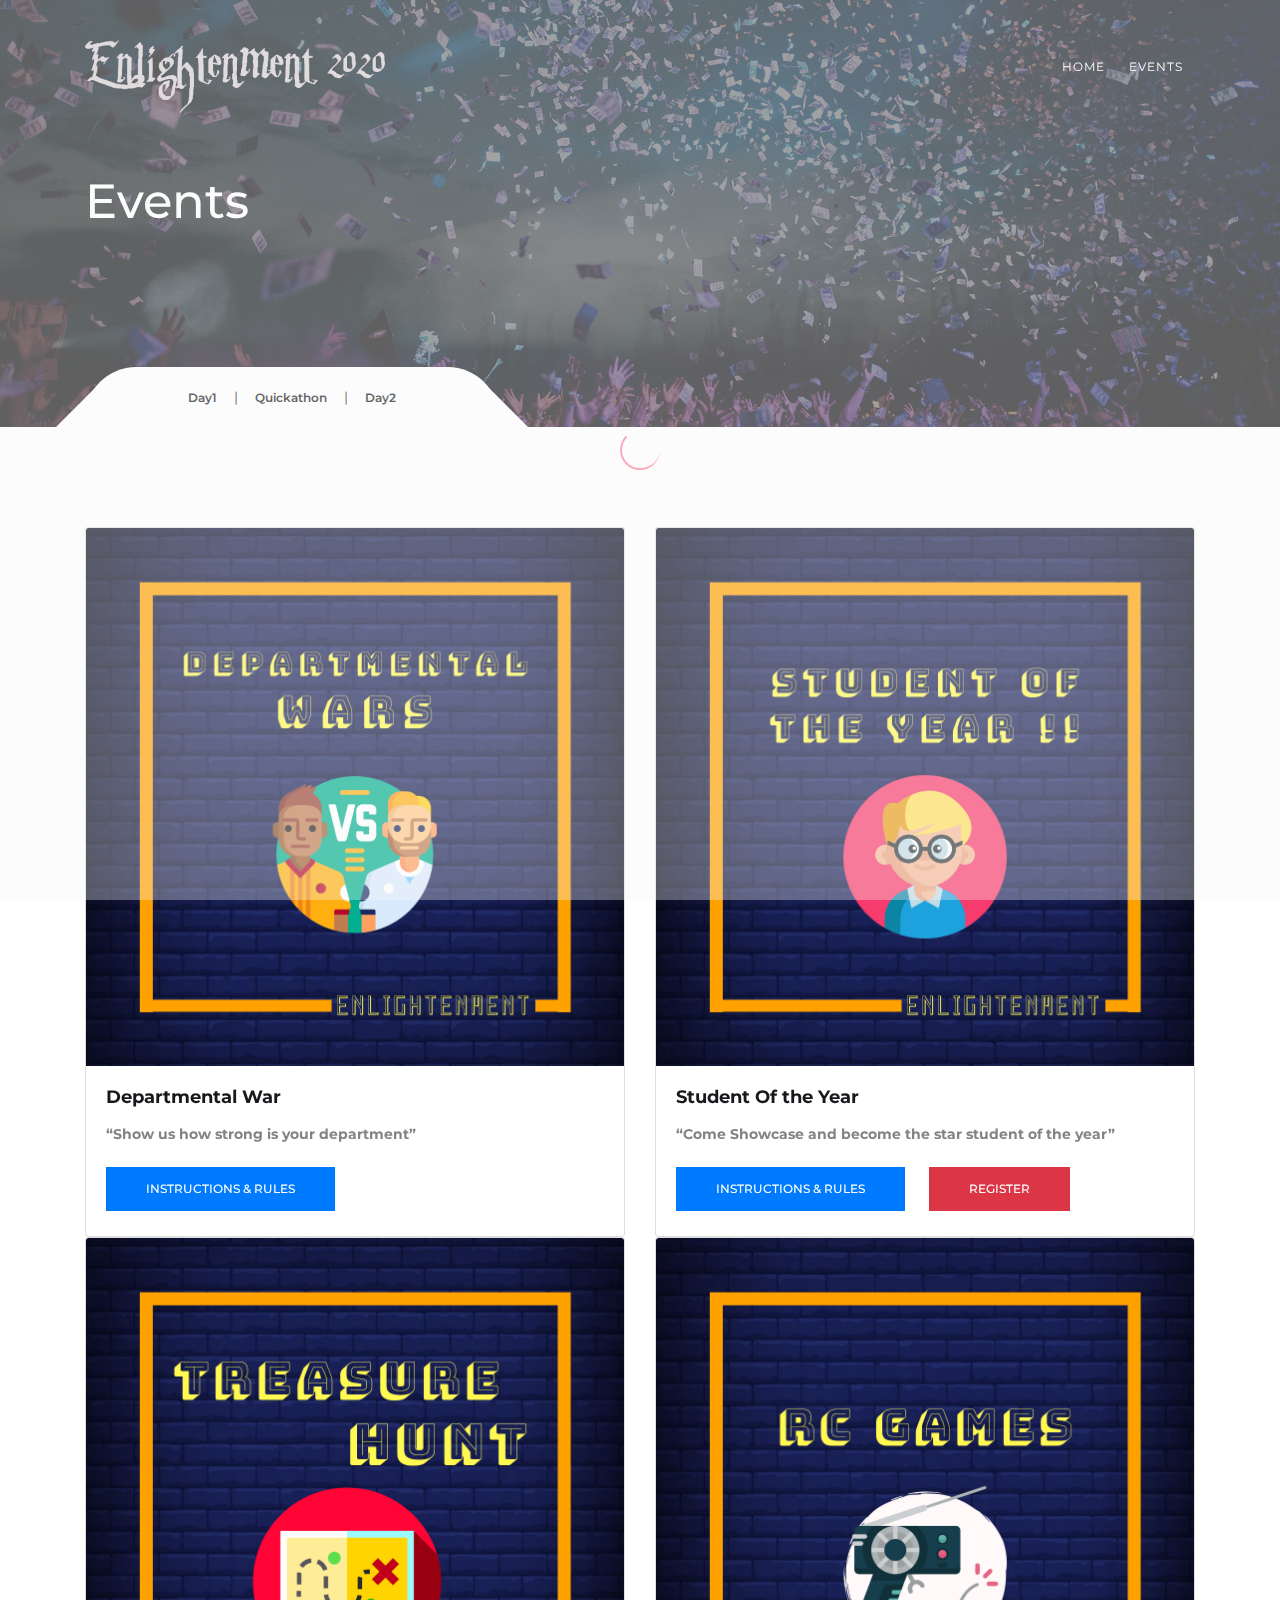
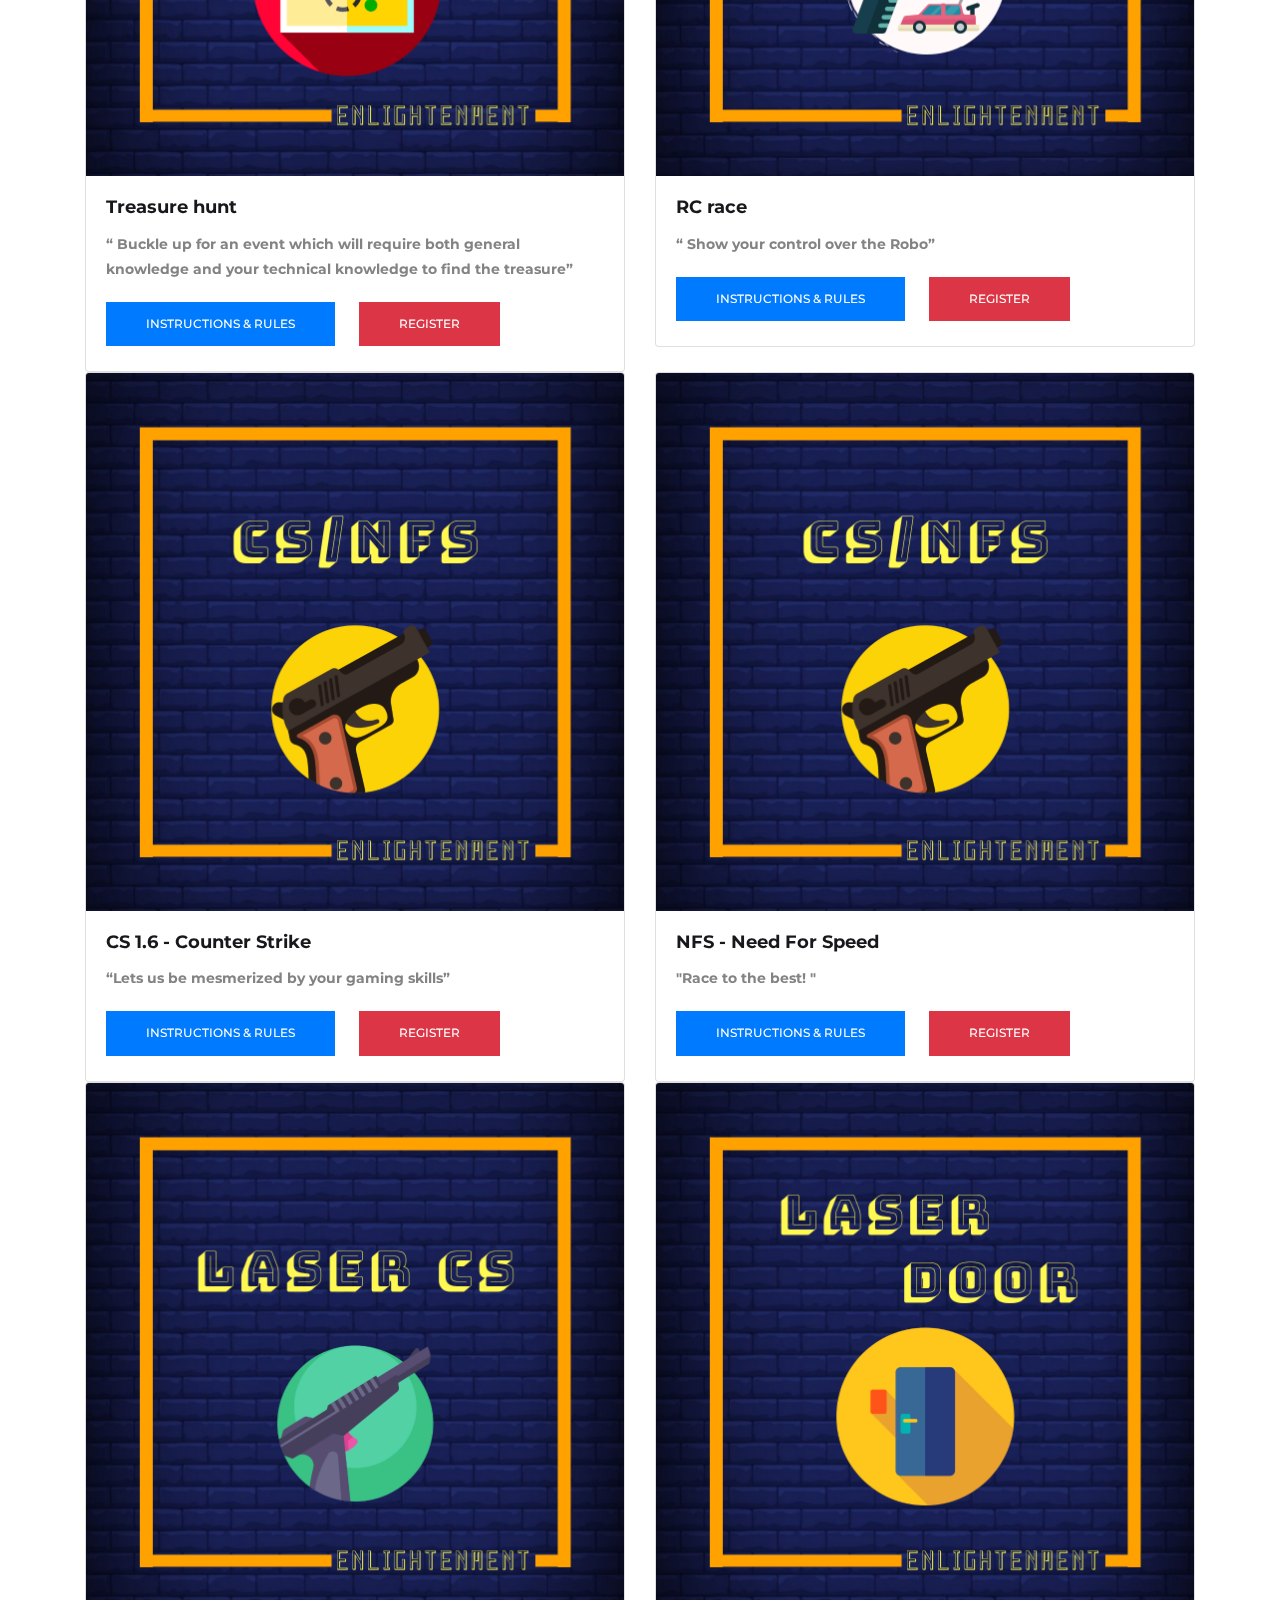
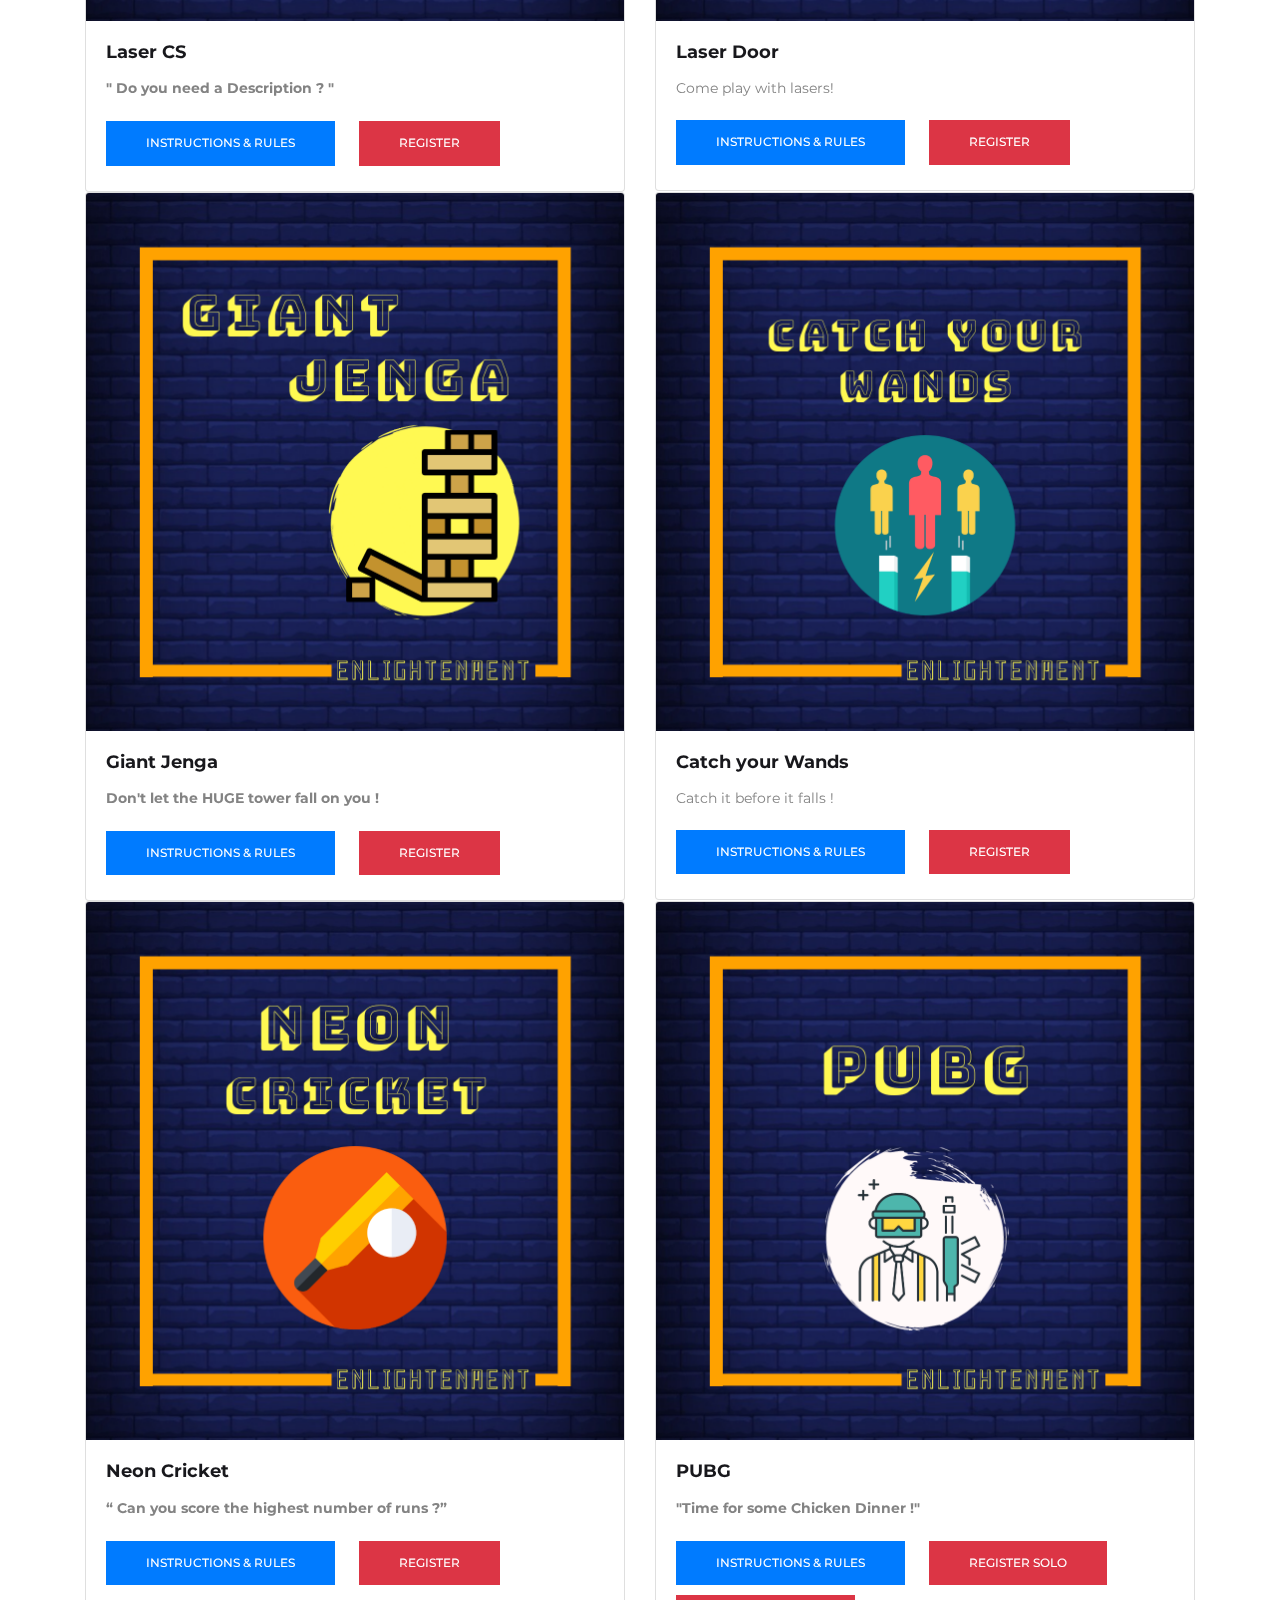
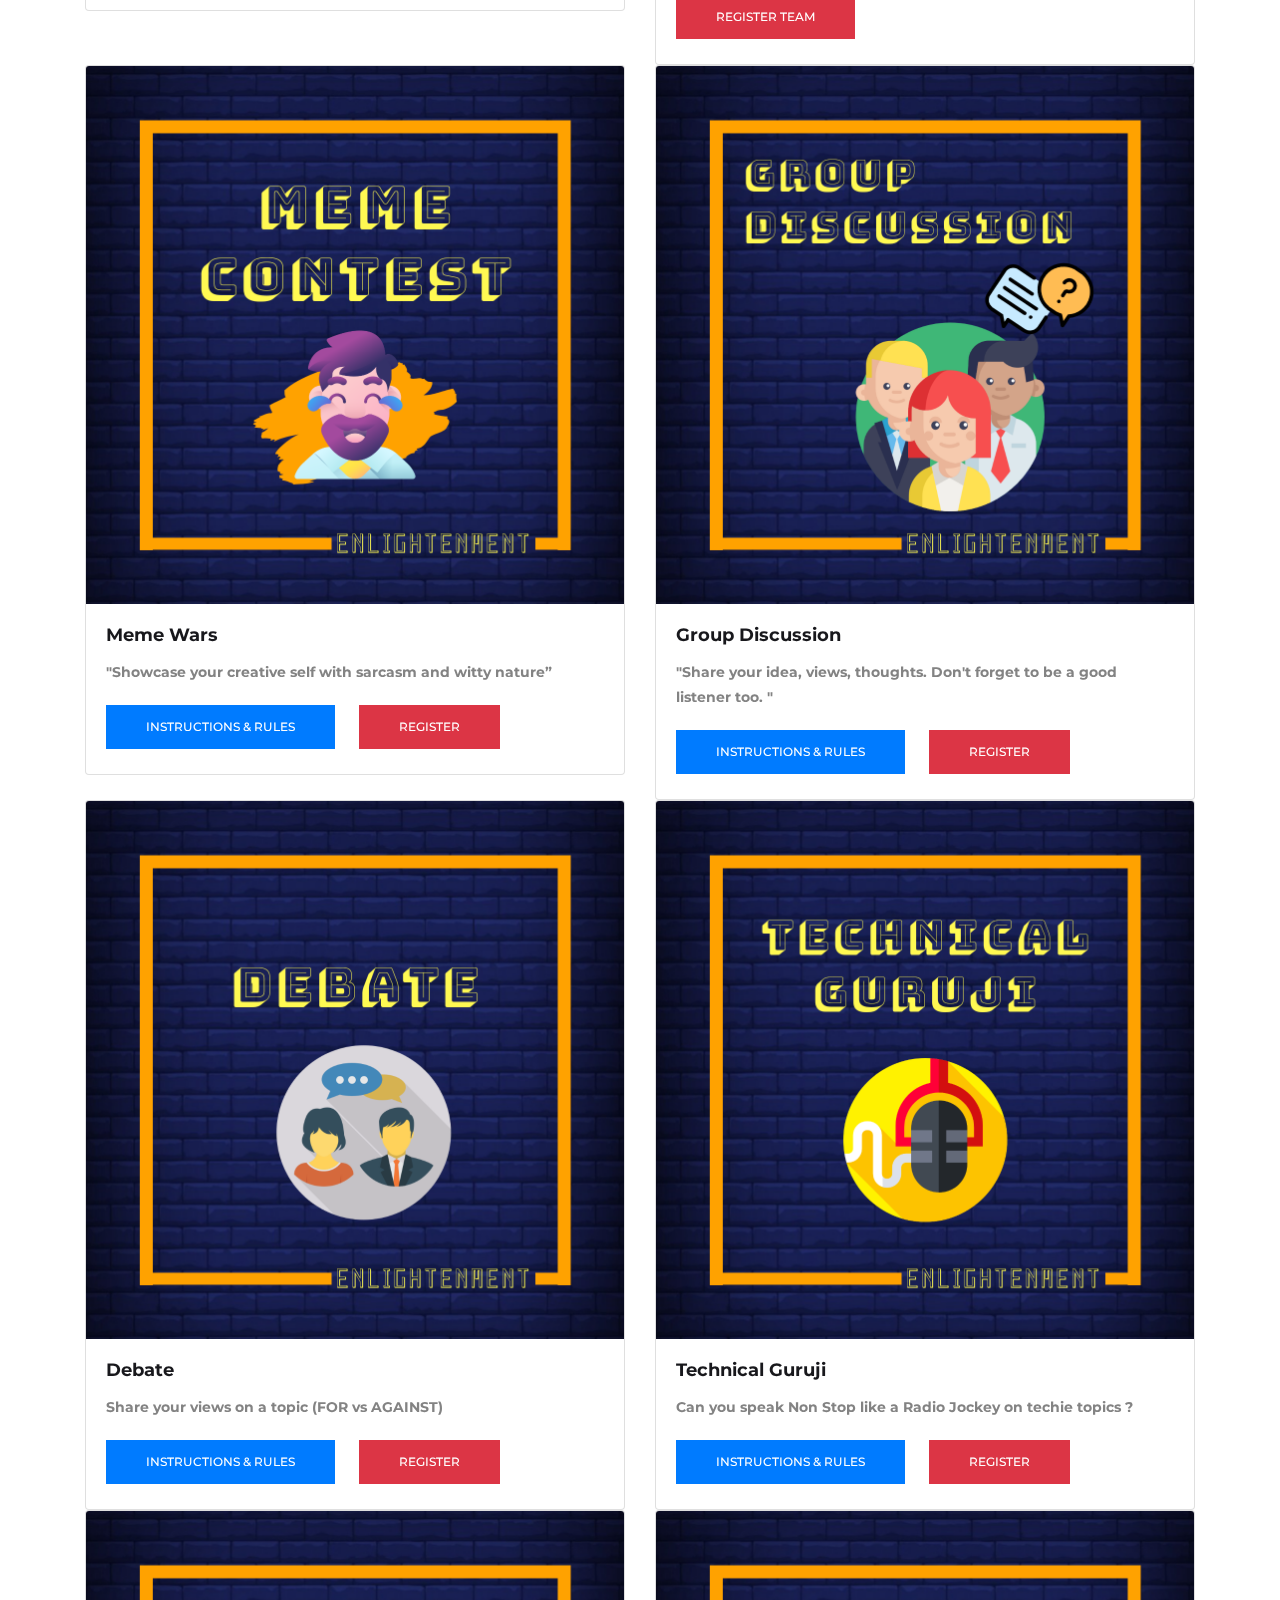
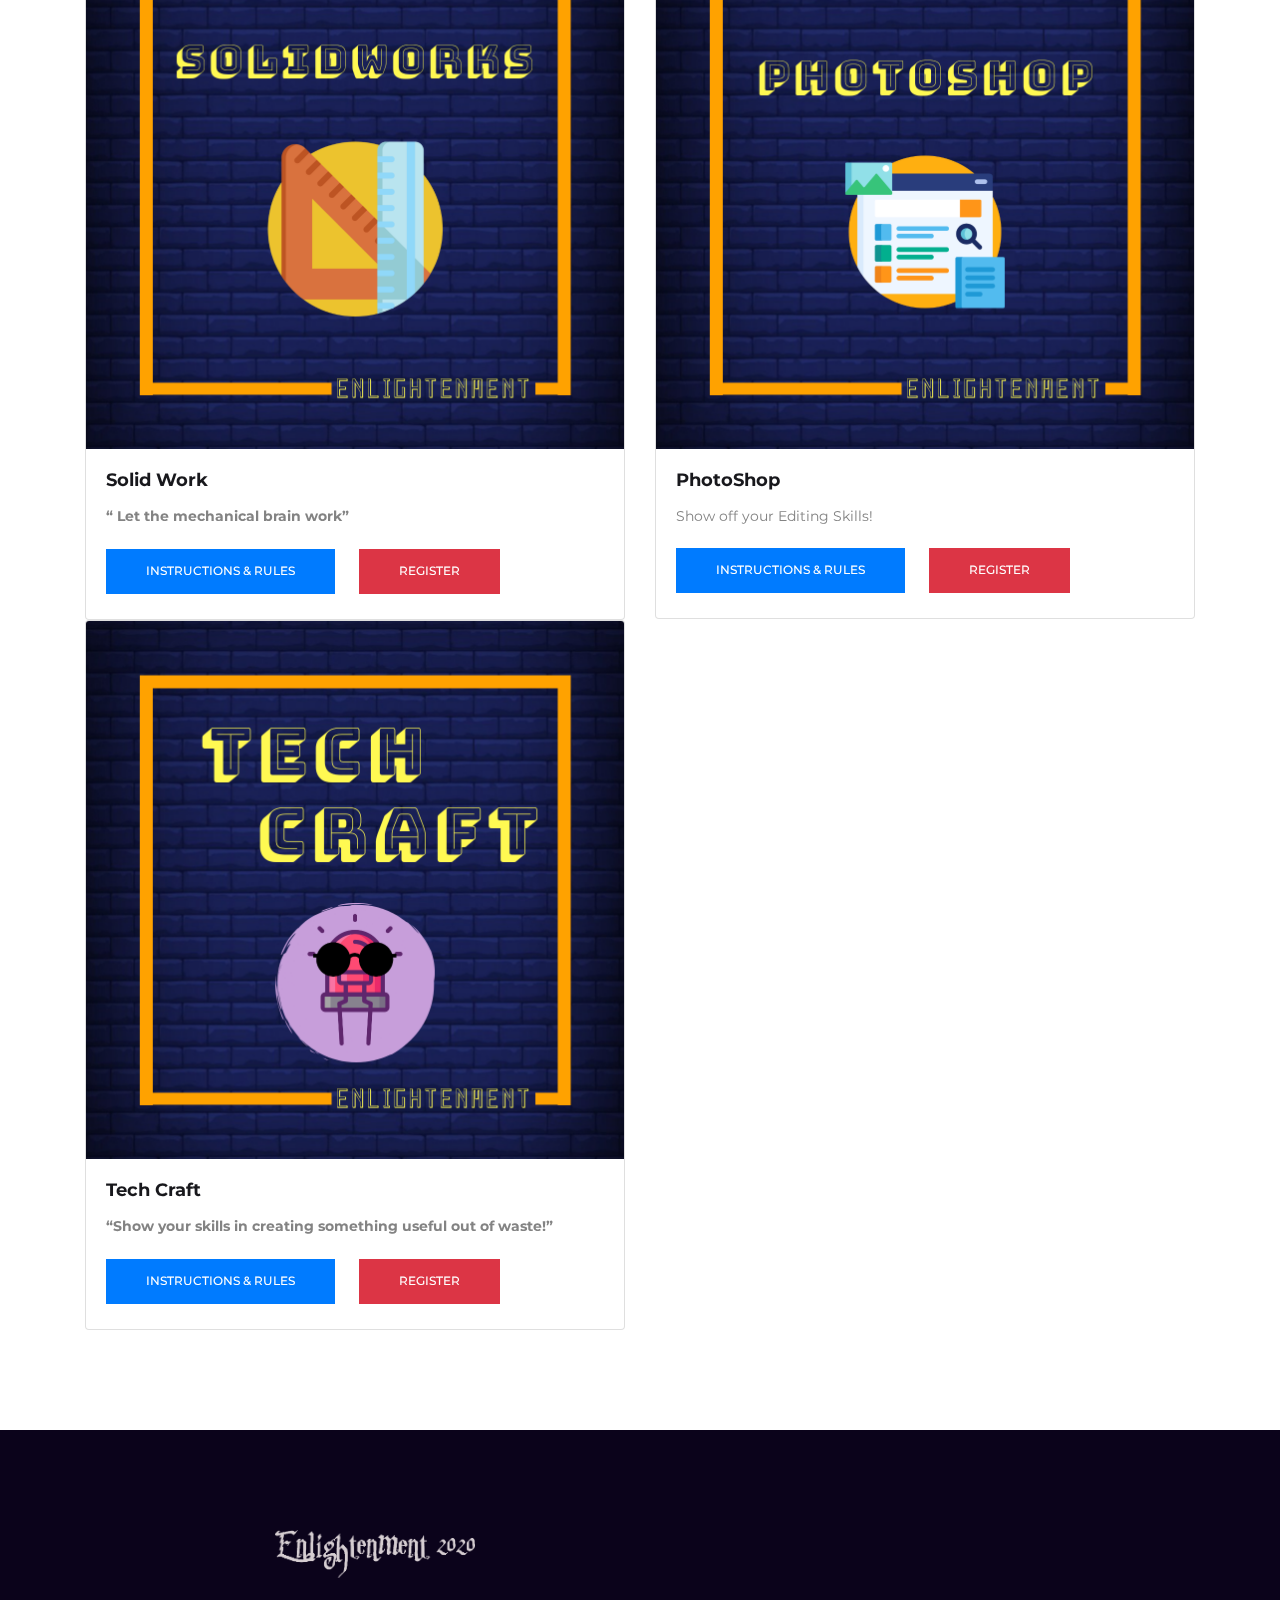
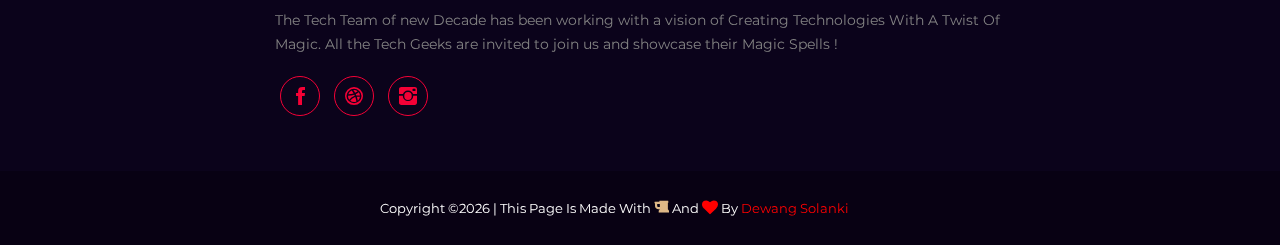
==== commit f102b6a2: "Update page title" ====
--- a/events2.html
+++ b/events2.html
@@ -8,7 +8,7 @@
     <meta name="author" content="ColorLib">
     <meta name="viewport" content="width=device-width, initial-scale=1, maximum-scale=1">
     <!-- ========== Title ========== -->
-    <title> Evento - Event Html Template</title>
+    <title>Enlightenment 2020</title>
     <!-- ========== Favicon Ico ========== -->
     <!--<link rel="icon" href="fav.ico">-->
     <!-- ========== STYLESHEETS ========== -->
@@ -844,7 +844,9 @@
                     (Solo Entry) <br/>
 
                     Venue : Stage <br/>
-                    Time : 01:00pm - 03:00pm <br/> <br/>
+                    Time : 01:00pm - 03:00pm <br/> 
+                    Entry : 30/- <br/>
+                    1st - 350/- , 2nd - 200/- <br/>
 
                     Group discussion will take place between 7 people. <br/>
                     Topic will be given on the spot and everyone will get 10 minutes for preparation. </br>
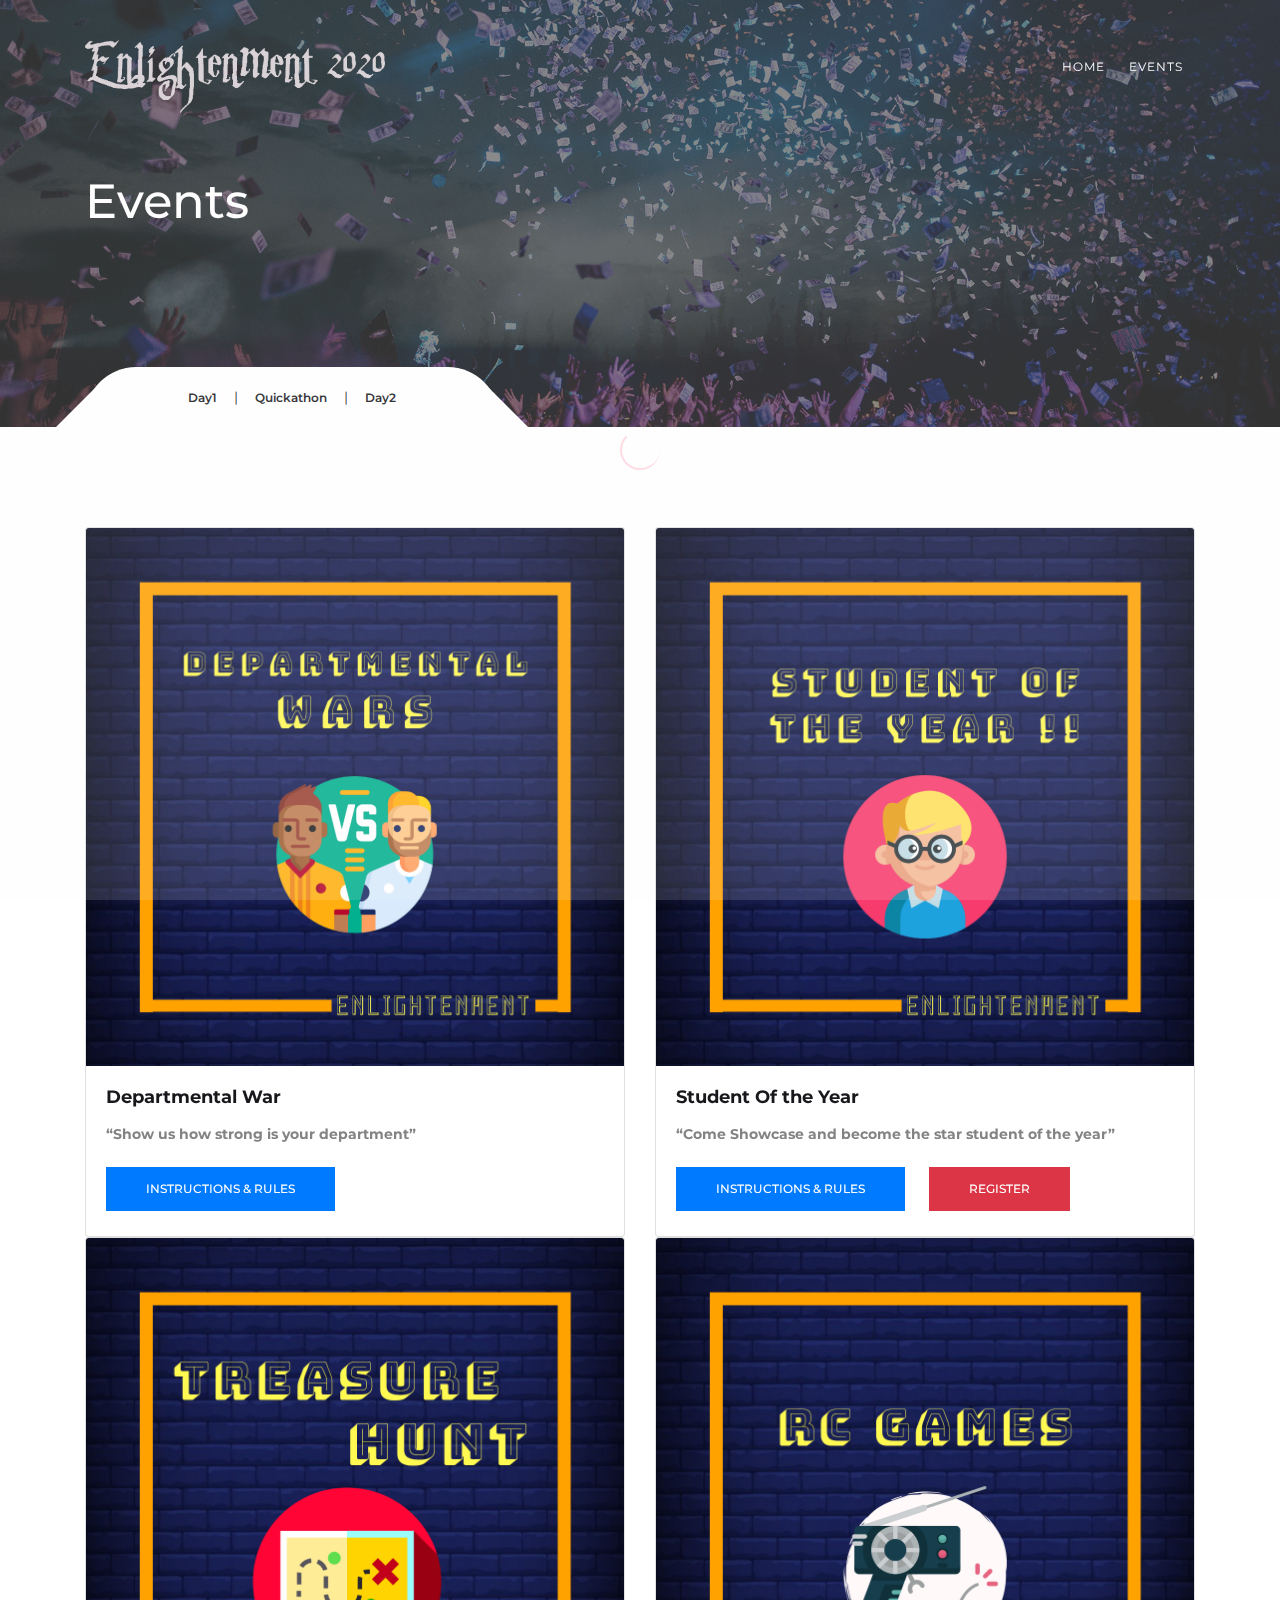
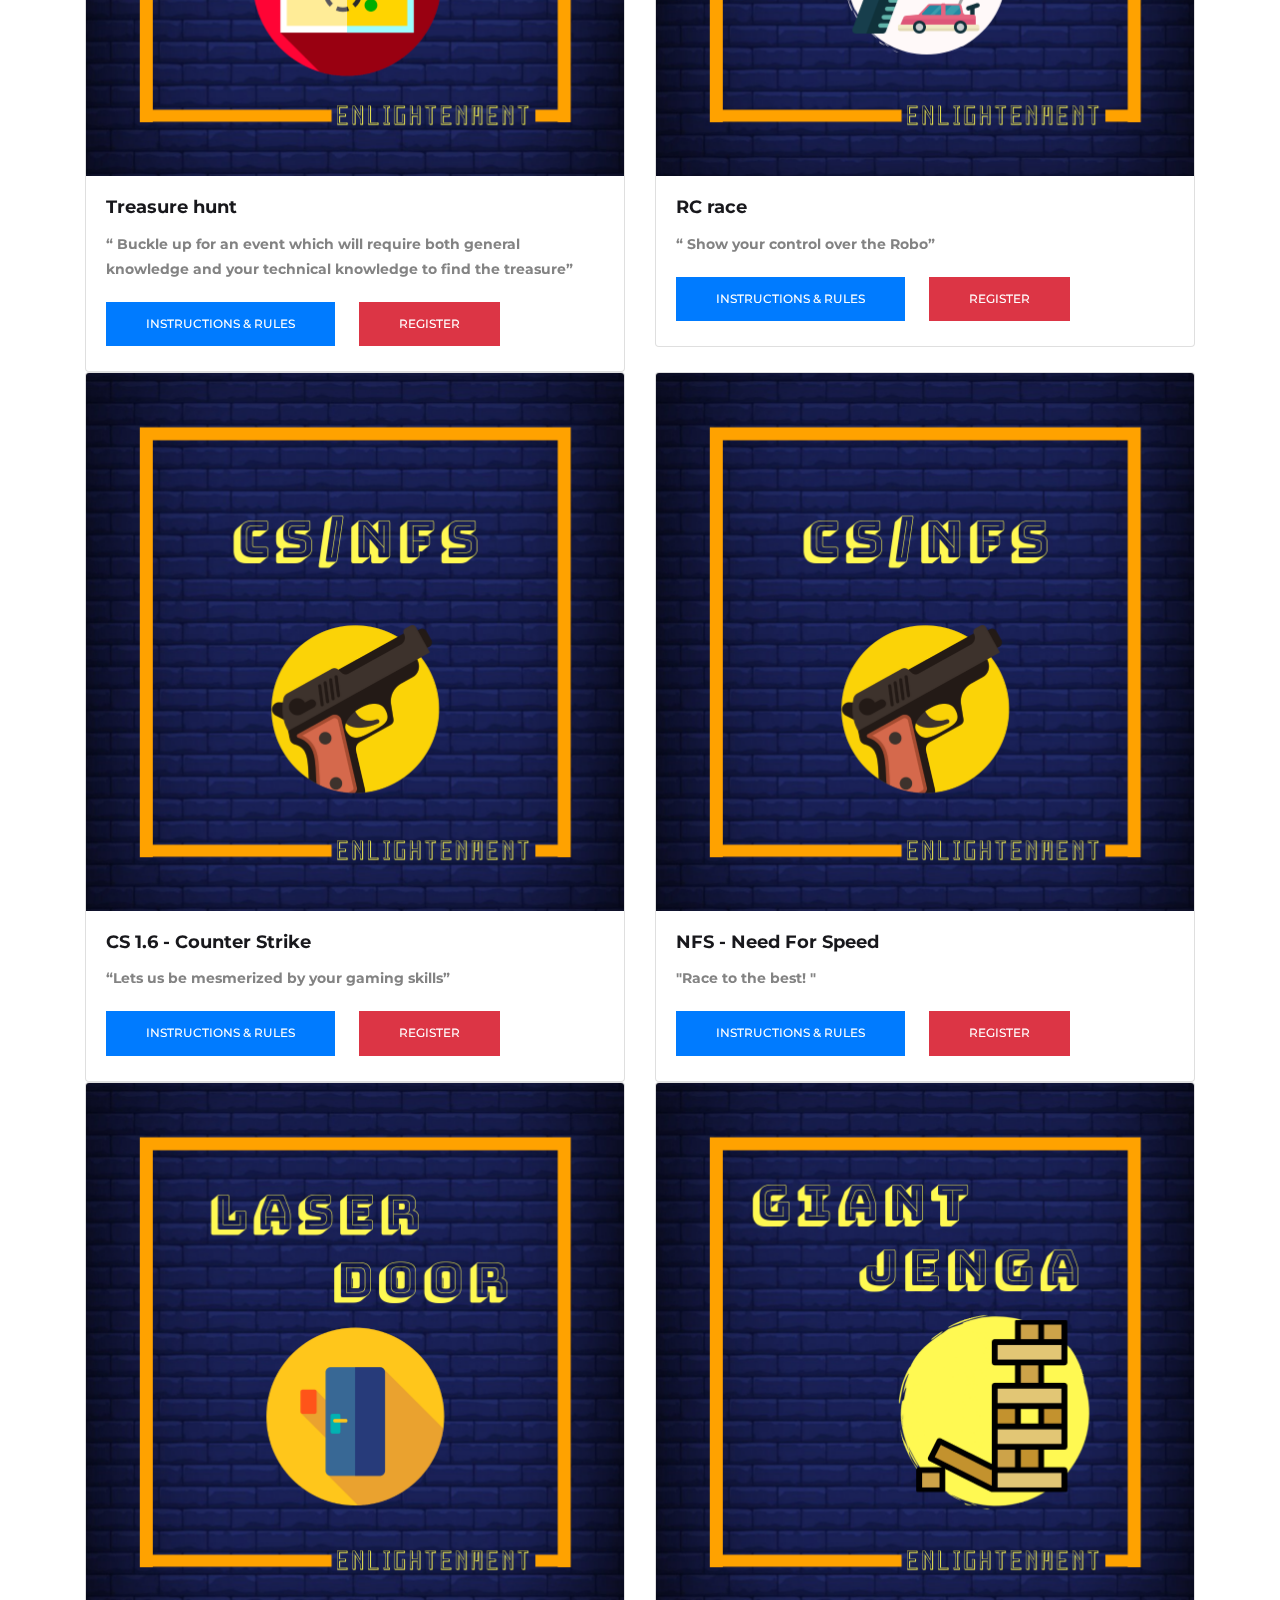
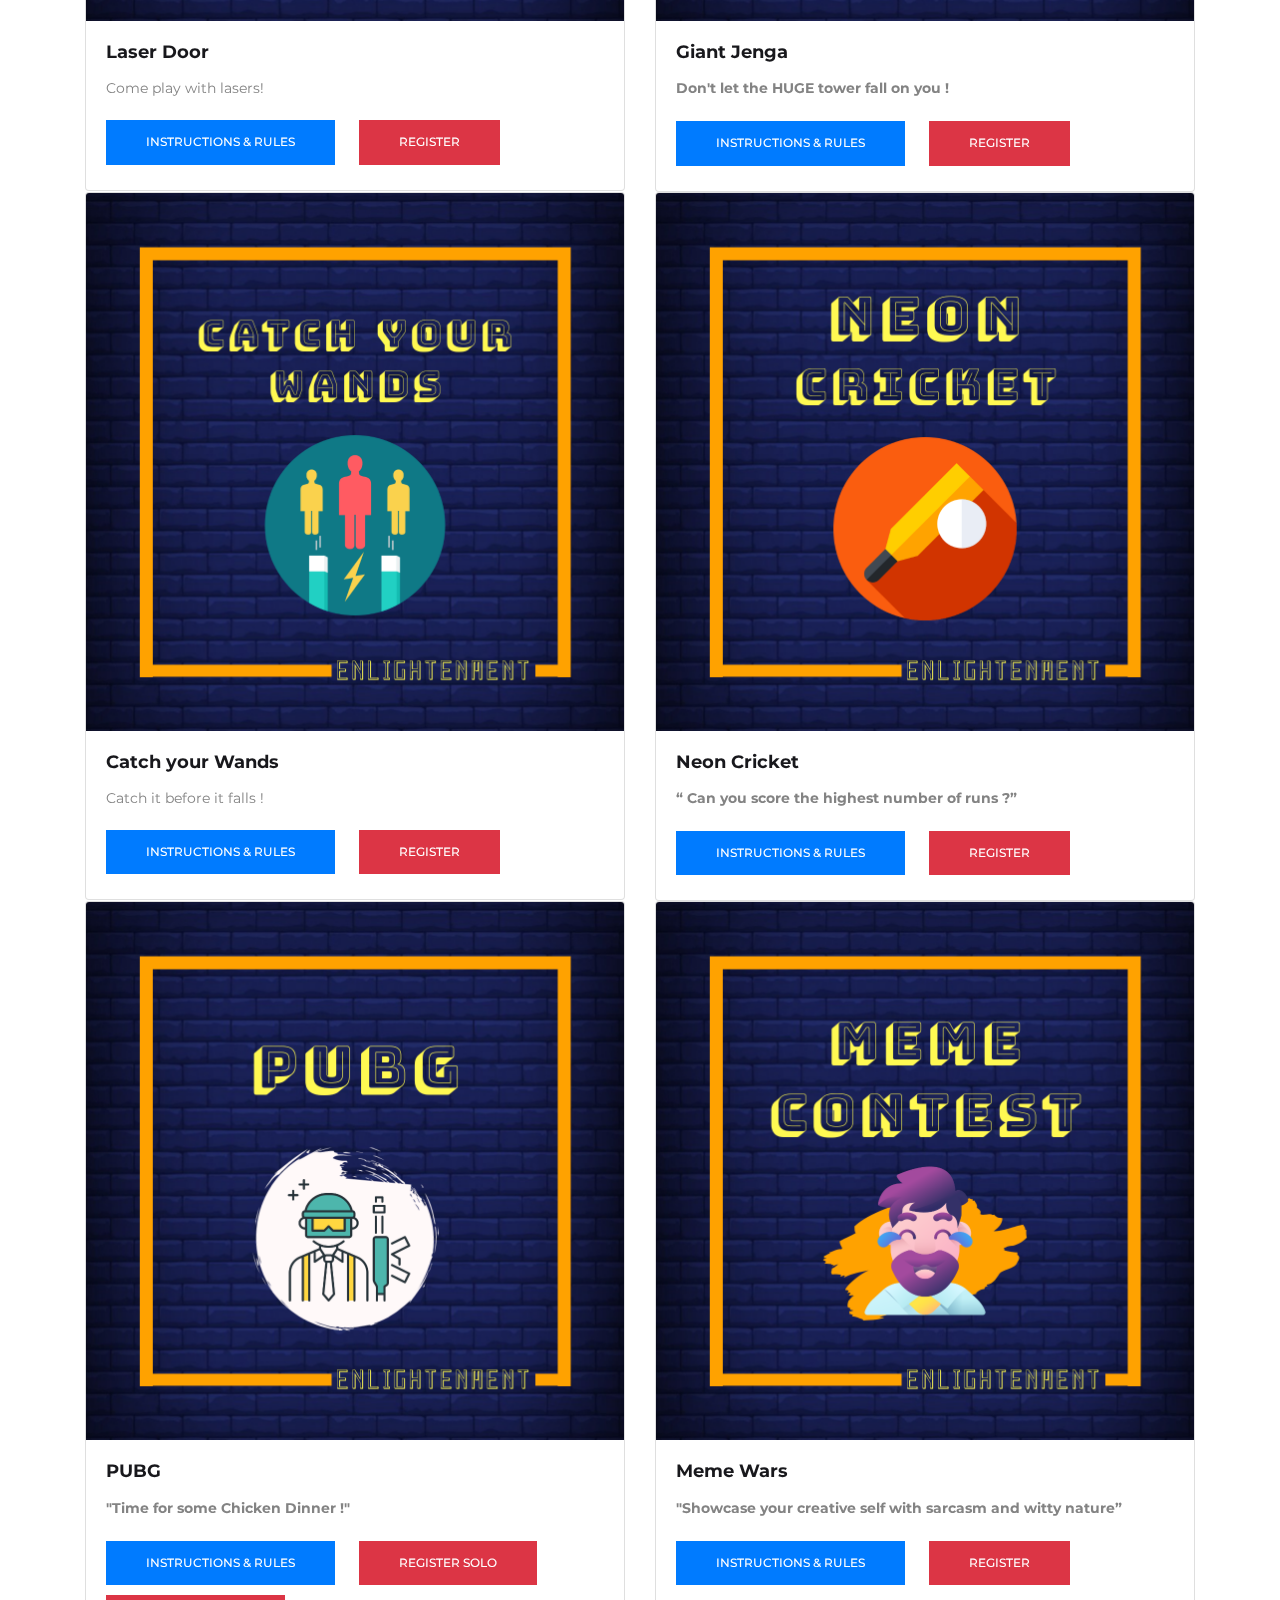
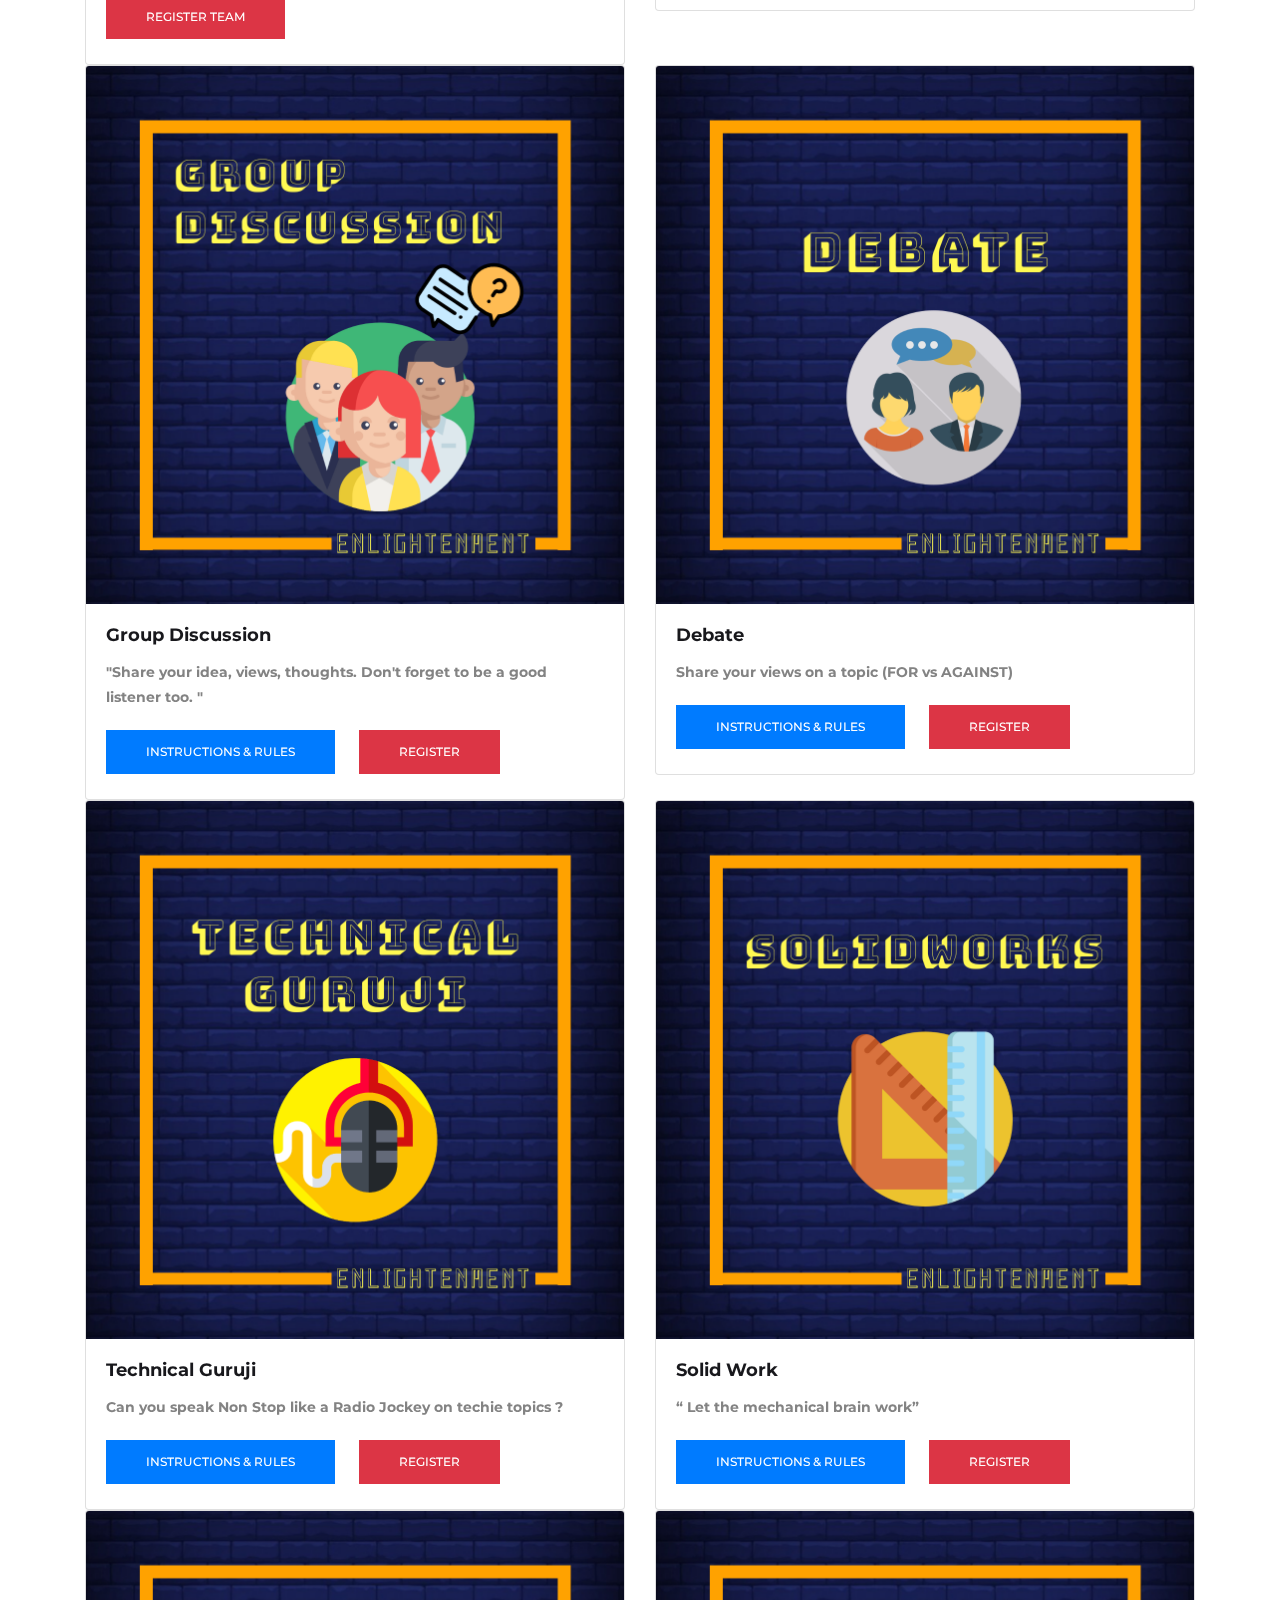
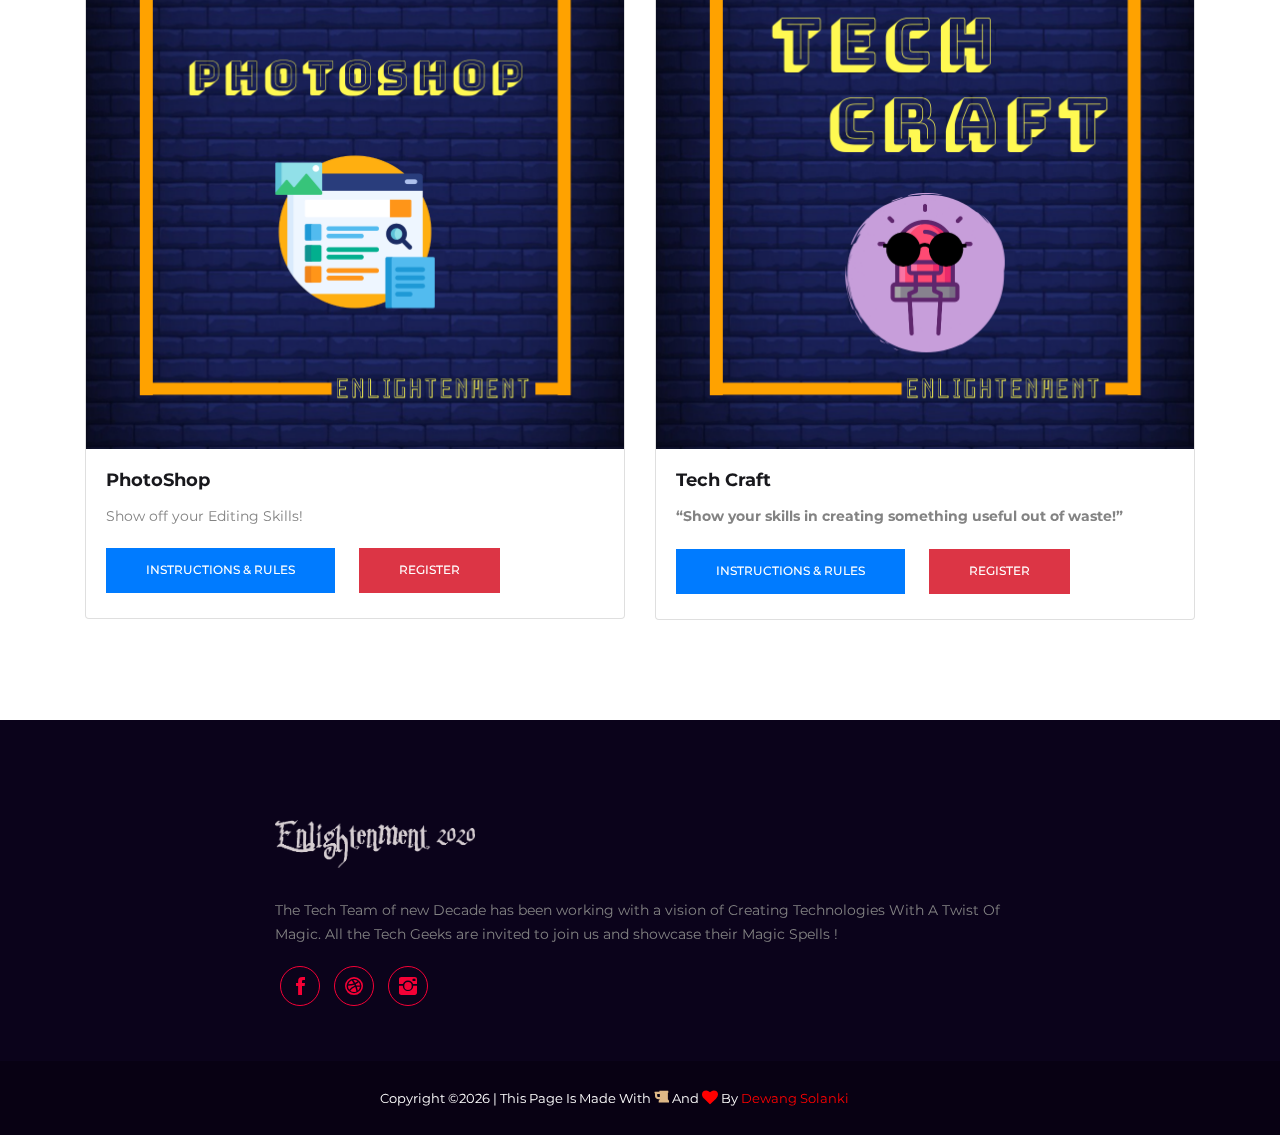
==== commit 7c778863: "remove lcs" ====
--- a/events2.html
+++ b/events2.html
@@ -472,52 +472,6 @@
 
 
 
-    
-    <div class="col-md-6">
-        <div class="card">
-            <img src="./assets/img/photos/laser-cs.png" class="card-img-top" alt="...">
-            <div class="card-body">
-              <h5 class="card-title">Laser CS</h5>
-              <strong class="card-text">" Do you need a Description ? "</strong>
-            </div>
-            
-
-        <!-- Toggle Information -->
-            <p>
-                <button class="btn btn-primary" type="button" data-toggle="collapse" data-target="#collap" aria-expanded="false" aria-controls="collapseExample">
-                    Instructions & Rules
-                </button>
-
-                <a class="btn btn-danger" href="https://docs.google.com/forms/d/e/1FAIpQLSfaFo9lVJAXeInf_8MJrmMfaQSm20fW08GercDbuhyDAVmARw/viewform" role="button" aria-expanded="false" aria-controls="collapseExample">
-                    Register
-                </a>
-
-
-              </p>
-              <div class="collapse" id="collap">
-                <div class="card card-body">
-                    Date: 28, 29 feb <br/>
-                    Time: 02.00 pm to 05.00 pm <br/>
-                    Venue: Ground Floor / Seminar Hall <br/>
-                    Rules: <br/>
-                    1. Any damage to the equipment will cost a penalty.  <br/>
-                    2. At the end of the respective game handover all the gears to the respective coordinator. <br/>
-                    3. No verbal abuse or physical violence will be tolerated.  <br/>
-                    4. If any nuisance is created then the particular team will be disqualified from the game and banned from the event. <br/>
-                    5. Further rules will be announced at the venue. <br/> <br/>
-                    
-                    Entry Fees: 100 rs <br/>
-                    Cash Prize: <br/> 1st prize: 1,000rs <br/>
-                                        2nd prize: 500rs. <br/>
-                    Coordinator: <br/> Omkar Chorge: 9029537518 <br/>
-                                            Urvi Pawar: 9702870089 <br/>
-                                    </div>
-              </div>
-        <!-- Toggle information ends       -->
-
-
-          </div>
-    </div>
 
 
 
